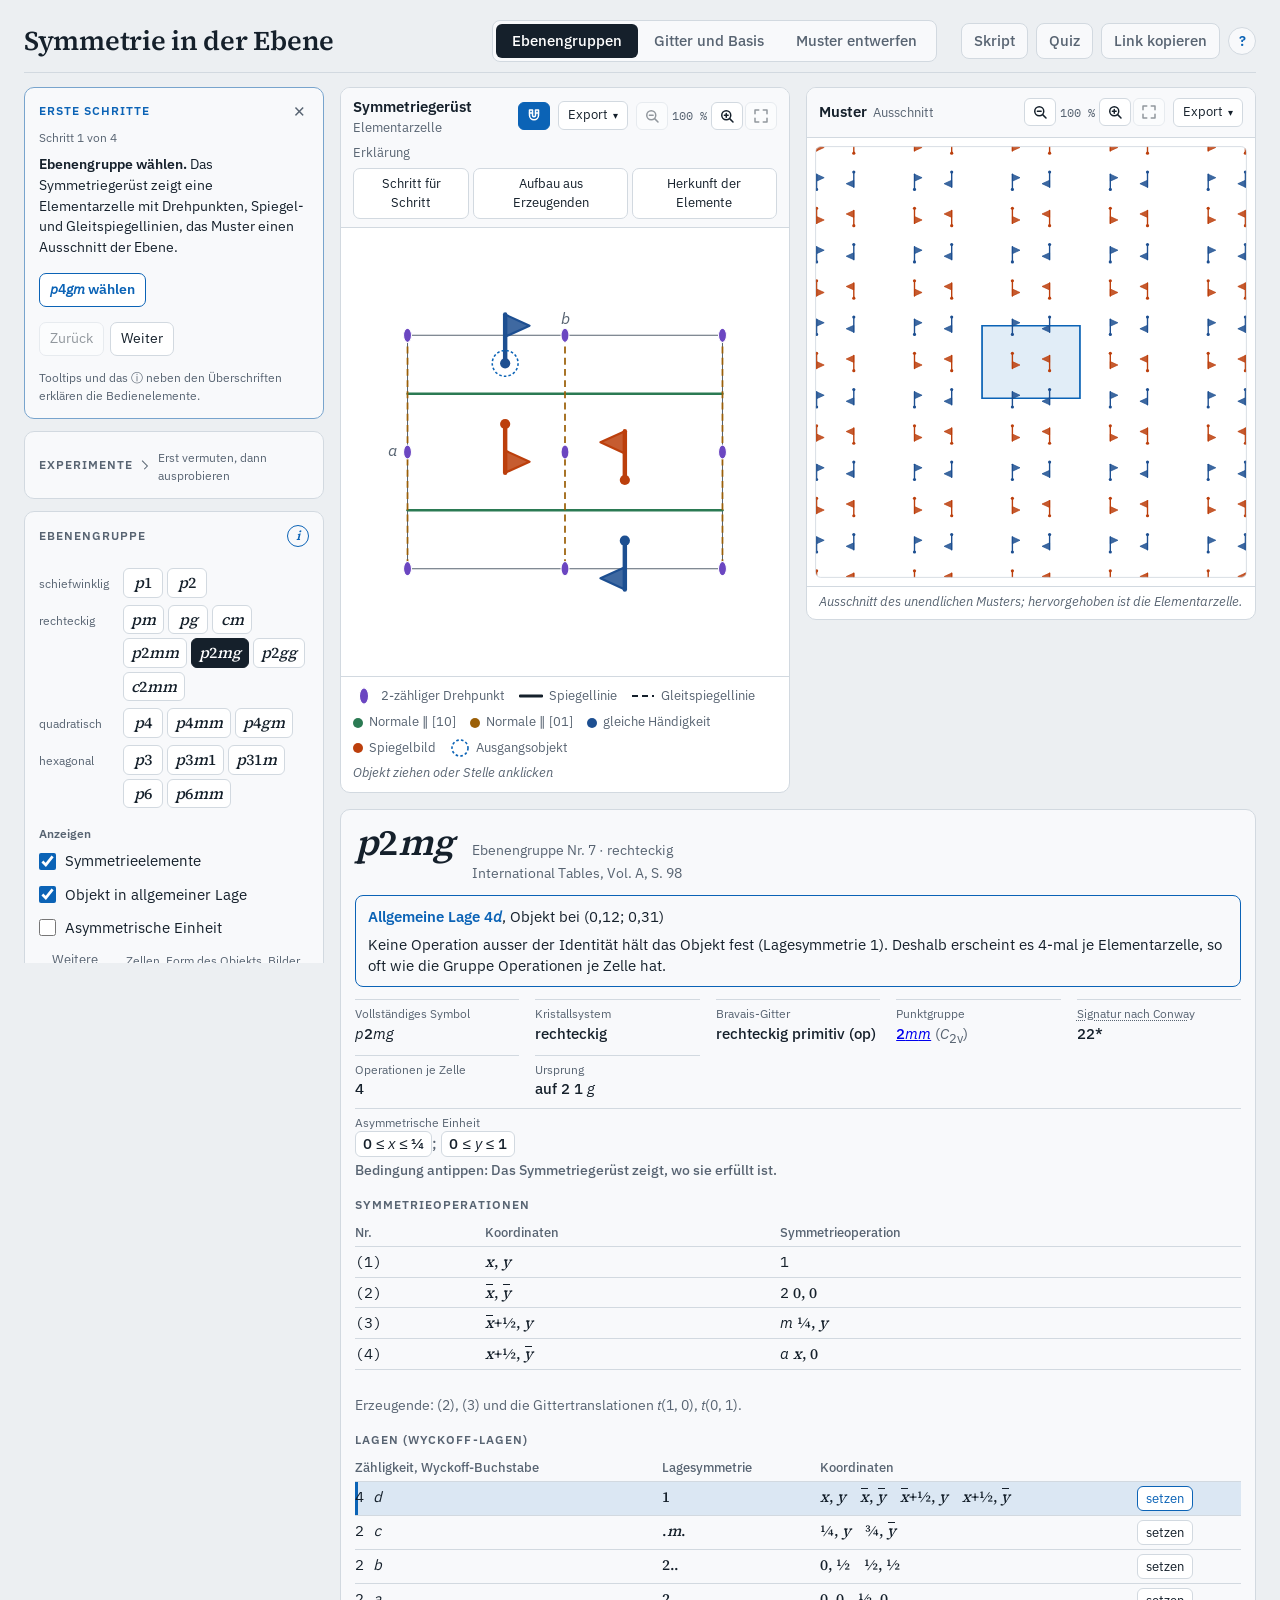
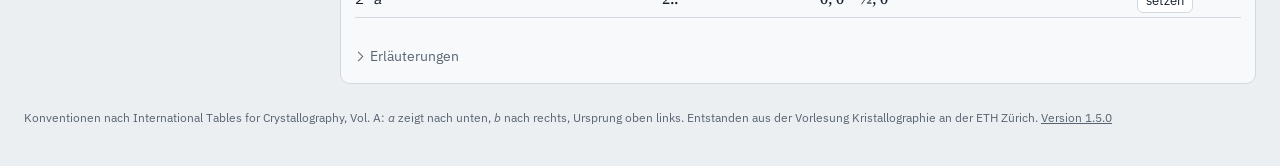
==== index.html @ 88b7c5b7 "„Herkunft der Elemente“ als dritte Erklärung, immer nur eine aktiv Drei Knöpfe im Kopf von Tafel A s" ====
<!doctype html>
<html lang="de">
<head>
<meta charset="utf-8">
<meta name="viewport" content="width=device-width, initial-scale=1, viewport-fit=cover">
<title>Symmetrie in der Ebene</title>
<meta name="description" content="Symmetrie periodischer Muster in der Ebene: die 17 Ebenengruppen mit Symmetrieelementen, Wyckoff-Lagen und asymmetrischer Einheit.">
<link rel="icon" href="icons/favicon.ico" sizes="any">
<link rel="icon" href="icons/favicon.svg" type="image/svg+xml">
<link rel="apple-touch-icon" href="icons/apple-touch-icon.png">
<link rel="manifest" href="manifest.webmanifest">
<meta name="theme-color" content="#eceff2" media="(prefers-color-scheme: light)">
<meta name="theme-color" content="#0e1318" media="(prefers-color-scheme: dark)">
<link rel="stylesheet" href="lib/common/fonts/fonts.css">
<link rel="stylesheet" href="lib/common/css/base.css">
<link rel="stylesheet" href="lib/common/css/app.css">
<style>
/* Nur in dieser App: Grösse der Darstellung in den Tafeln, Tabellen der Kenndaten. Die gemeinsamen Bausteine,
   auch die Anordnung der Tafeln, stehen in lib/common/css/app.css. */
.bild { display: block; width: 100%; height: auto; aspect-ratio: 1; user-select: none; -webkit-user-select: none; }
#bild-a { touch-action: manipulation; cursor: crosshair; }
@media (max-width: 719px) {
  .bild { width: min(100%, 38svh); margin-inline: auto; }
}
.tabs button:disabled { opacity: 0.5; cursor: not-allowed; }
.lg .sym-icon { flex: none; }
/* Motivauswahl: ein Raster mit etwa 6 Knöpfen je Zeile, darüber je Eigensymmetrie eine kleine Überschrift (#130);
   kleine Bilder in den Farben der gewählten Atomsorte (--mf) */
.motivwahl { --mf: var(--ink); display: grid; gap: 4px; }
.motivwahl .motivzeile { margin: 4px 0 0; font-size: 0.74rem; color: var(--muted); }
.motivwahl .motivzeile:first-child { margin-top: 0; }
.motivwahl .btns { display: grid; grid-template-columns: repeat(auto-fill, minmax(40px, 1fr)); gap: 4px; }
/* Kopf von Tafel A (#130, #162): Titel, Einrasten, Zoom und Export in einer Zeile; in den Modi mit Basis darunter
   die Werkzeugleiste (Werkzeuge, Handlungen) als Symbole. Auf dem Telefon Umschalter und Schalter, darunter die Leiste. */
.p-a .panel-head { justify-content: flex-start; }
/* Titel und Untertitel: der Untertitel bricht unter den Titel um, bevor er unter Schalter und Export läuft oder der
   Export in eine eigene Zeile rutscht (wie stereography#140; plane-groups#162) */
@media (min-width: 720px) { /* auf dem Telefon blendet app.css Titel und Export aus */
  .panel-head .t { display: flex; flex-wrap: wrap; align-items: baseline; column-gap: 6px; min-width: 0; }
  .panel-head .t small { margin-left: 0; }
}
.p-a .panel-head .t { margin-right: auto; flex: 1 1 120px; min-width: 0; }
.p-a .leiste { flex-basis: 100%; display: flex; flex-wrap: wrap; gap: 6px 14px; }
.tools button.sym svg { fill: none; stroke: currentColor; stroke-width: 2; stroke-linecap: round; stroke-linejoin: round; }
@media (max-width: 719px) {
  .p-a .figswitch { margin-right: auto; }
  .p-a .leiste { gap: 4px 10px; }
}
.pgb.motivb { display: inline-flex; align-items: center; justify-content: center; padding: 2px; min-width: 40px; min-height: 40px; }
.pgb.motivb[aria-pressed="true"] { background: color-mix(in srgb, var(--accent) 14%, var(--paper)); color: inherit; border-color: var(--accent); box-shadow: inset 0 0 0 1px var(--accent); }
.motivsym { display: block; }
.koord { font-family: var(--font-display); font-size: 1.02em; white-space: nowrap; }
.koord i { font-style: italic; }
.wy { font-style: italic; }
/* Tabellen der Kenndaten: Operationen und Wyckoff-Lagen wie in ITA */
.itatab { width: 100%; border-collapse: collapse; font-size: 0.92rem; margin: 2px 0 12px; }
.itatab th { text-align: left; font-weight: 500; color: var(--muted); font-size: 0.8rem; padding: 3px 10px 3px 0; border-bottom: 1px solid var(--line); vertical-align: bottom; }
.itatab td { padding: 4px 10px 4px 0; border-bottom: 1px solid var(--line); vertical-align: top; }
.itatab td.num { font-variant-numeric: tabular-nums; white-space: nowrap; }
.itatab .koords { display: flex; flex-wrap: wrap; gap: 2px 14px; }
.itatab tr.aktiv td { background: color-mix(in srgb, var(--accent) 12%, transparent); }
.itatab tr.aktiv td:first-child { box-shadow: inset 3px 0 0 var(--accent); }
.itatab .setzen { border: 1px solid var(--line); background: var(--paper); color: var(--ink); border-radius: 6px; padding: 2px 8px; font: inherit; font-size: 0.82rem; cursor: pointer; }
.itatab .setzen:hover { border-color: var(--muted); }
.itatab tr.aktiv .setzen { border-color: var(--accent); color: var(--accent); }
.itatab .zent td { color: var(--muted); font-size: 0.82rem; padding-top: 8px; }
@media (pointer: coarse) { .itatab .setzen { min-height: 40px; } }
.tabwrap { overflow-x: auto; }
body.herkunft #bild-a { cursor: pointer; }
/* „Herkunft der Elemente“ in den Kenndaten */
.erklaerbox { margin: 0 0 12px; padding: 10px 12px; border: 1px solid var(--accent); border-radius: 8px; font-size: 0.92rem; }
.erklaerbox h3 { margin: 0 0 6px; color: var(--accent); text-transform: none; letter-spacing: 0; font-size: 1rem; }
.erklaerbox p { margin: 6px 0 0; }
.erklaerbox .gleichung { font-size: 1.02rem; margin: 6px 0; }
.erklaerbox .ab { display: inline-block; min-width: 1.6em; padding: 0 5px; border-radius: 4px; color: var(--paper); font-weight: 600; text-align: center; }
.erklaerbox .ab.a { background: var(--fc4); } .erklaerbox .ab.b { background: var(--fc3); } .erklaerbox .ab.c { background: var(--accent); } .erklaerbox .ab.v { background: var(--fc3); } .erklaerbox .ab.t { background: var(--fc4); font-style: italic; }
.aeteile .aeteil { border: 1px solid var(--line); background: var(--paper); color: var(--ink); border-radius: 6px; padding: 1px 7px; font: inherit; cursor: pointer; }
.aeteile .aeteil[aria-pressed="true"] { border-color: var(--accent2); background: color-mix(in srgb, var(--accent2) 18%, var(--paper)); }
.aeteile .sep { color: var(--muted); }
.aehinweis { display: block; margin-top: 4px; }
.erklaerbox .st { display: inline-block; width: 1.35em; height: 1.35em; line-height: 1.35em; border-radius: 50%; color: var(--paper); font-size: 0.85em; font-weight: 700; text-align: center; background: var(--ink); }
.erklaerbox .st1 { background: var(--fc3); } .erklaerbox .st2 { background: var(--fc4); } .erklaerbox .stc { background: var(--accent); }
.erklaerbox ul.wege { margin: 0.4em 0; padding-left: 0; list-style: none; } .erklaerbox ul.wege li { margin: 0.3em 0; }
.erklaerbox .regel { padding: 6px 10px; border-left: 3px solid var(--accent); background: color-mix(in srgb, var(--accent) 8%, transparent); }
.erklaerbox ol { margin: 6px 0 0; padding-left: 1.4em; }
.elemliste { list-style: none; margin: 8px 0 0; padding: 0; display: flex; flex-wrap: wrap; gap: 4px 6px; }
.elemliste .linkbtn { font-size: 0.86rem; }
.erklaerbox ol li { margin: 2px 0; }
.phasen { display: flex; flex-wrap: wrap; align-items: center; gap: 6px; margin-top: 8px; }
.phasen button { border: 1px solid var(--line); background: var(--paper); color: var(--ink); border-radius: 6px; padding: 3px 10px; font: inherit; font-size: 0.85rem; cursor: pointer; }
.phasen button:hover { border-color: var(--muted); }
.phasen button[aria-pressed="true"] { border-color: var(--accent); color: var(--accent); font-weight: 600; }
.phasen .linkbtn { margin-left: auto; }
@media (pointer: coarse) { .phasen button { min-height: 40px; } }
.lagebox { margin: 0 0 12px; padding: 10px 12px; border: 1px solid var(--accent); border-radius: 8px; font-size: 0.92rem; }
.lagebox strong { color: var(--accent); }
.lagebox p { margin: 6px 0 0; }
/* Modus „Gitter und Basis“ */
/* Modi: „Ebenengruppen“ (nur-eg), „Gitter und Basis“ (nur-struktur), „Muster entwerfen“ (nur-entwurf); nur-bau: die beiden
   Modi, in denen man Motive setzt (Basis, Gitter, Werkzeuge) */
body.modus-struktur .nur-eg, body.modus-entwurf .nur-eg { display: none !important; }
body:not(.modus-struktur) .nur-struktur { display: none !important; }
body:not(.modus-entwurf) .nur-entwurf { display: none !important; }
body:not(.modus-struktur):not(.modus-entwurf) .nur-bau { display: none !important; }
body.modus-struktur #bild-a, body.modus-entwurf #bild-a { cursor: grab; touch-action: manipulation; }
body.modus-struktur.hinzufuegen #bild-a, body.modus-entwurf.hinzufuegen #bild-a { cursor: copy; }
body.modus-entwurf.zeichnen #bild-a, body.modus-entwurf.radieren #bild-a { cursor: crosshair; touch-action: none; }
/* Zoom der Tafeln (#162, zoom.js): −, Wert, +, Einpassen im Kopf; Verschieben mit Leertaste oder ins Leere */
.zoomtools { align-items: center; gap: 2px; flex-wrap: nowrap; }
.zoomwert { font: 0.72rem var(--font-mono); color: var(--muted); min-width: 3.4em; text-align: center; }
#bild-a:focus-visible { outline: 2px solid var(--accent); outline-offset: -2px; }
#bild-b { touch-action: manipulation; }
body.leertaste #bild-a { cursor: grab; }
body.verschiebt #bild-a { cursor: grabbing; }
/* wird der Kopf zu schmal (iPad, 1024 px), bricht der Zoom vor dem Export um, der Untertitel unter den Titel; der Wert
   entfällt dort */
.p-a .panel-head .zoomtools { order: 1; }
.p-a .panel-head .leiste { order: 2; }
.p-b .panel-head .t { margin-right: auto; flex: 1 1 80px; min-width: 0; }
@media (max-width: 1100px) and (min-width: 720px) { .zoomwert { display: none; } }
/* Telefon: Zoom mit zwei Fingern, die Knöpfe (für die Tastatur) entfallen wie der Export */
@media (max-width: 719px) { .zoomtools { display: none; } }
/* Erklärungen in Tafel A (#162, Leitfaden Abschn. 5.1): Auswahl im Kopf, Leiste zum Durchschalten unter der Zeichnung */
.p-a .erklwahl { align-items: center; gap: 6px 10px; font-size: 0.8rem; }
.erkl-titel { color: var(--muted); }
.erklwahl .seg button { font-size: 0.8rem; }
.erklwahl .check { min-height: 0; font-size: 0.85rem; }
.erklleiste { display: flex; align-items: center; gap: 8px; padding: 8px 12px; border-top: 1px solid var(--line); background: var(--surface); font-size: 0.85rem; }
.erklleiste[hidden] { display: none; }
.erklleiste button { border: 1px solid var(--line); background: var(--paper); color: var(--ink); border-radius: 6px; padding: 4px 10px; font: inherit; cursor: pointer; min-width: 36px; }
.erklleiste button:disabled { opacity: 0.45; cursor: not-allowed; }
.erklleiste .erkl-x { border: 0; background: transparent; color: var(--muted); font-size: 1.1rem; padding: 2px 6px; }
.erkl-stand { flex: 1; min-width: 0; text-align: center; }
/* schmale Tafeln (iPad): nur „Schritt n von N“, der Rest steht in den Kenndaten */
@media (max-width: 1100px) and (min-width: 720px) { .erkl-was { display: none; } }
@media (pointer: coarse) { .erklleiste button { min-height: 40px; min-width: 40px; } }
:root[data-zeiger="touch"] .erklleiste button { min-height: 40px; min-width: 40px; }
/* Hinweise zum Zustand nur, wenn es einen gibt; Eigenschaften, die das Motiv nicht hat, fehlen (#130) */
.hintline:empty { display: none; }
/* Übergang in „Muster entwerfen“ in den Kenndaten, bei der bestimmten Gruppe (#162) */
.info .weiter { margin: -6px 0 12px; }
.info #s-weiter:disabled { opacity: 0.5; cursor: not-allowed; }
.check[hidden] { display: none; }
.farbwahl button { min-width: 40px; }
.farbwahl .sw { display: inline-block; width: 16px; height: 16px; border-radius: 50%; vertical-align: middle; }
.farbwahl button[aria-pressed="true"] { background: var(--paper); color: var(--ink); border-color: var(--accent); box-shadow: inset 0 0 0 1px var(--accent); }
</style>
</head>
<body data-fig="a">
<header class="top">
  <div class="brand">
    <h1>Symmetrie in der Ebene</h1>
    <p>Die 17 Ebenengruppen: Symmetrieelemente, Lagen und Muster</p>
  </div>
  <div class="tabs" role="tablist" aria-label="Modus">
    <button id="tab-eg" role="tab" aria-selected="true">Ebenengruppen</button>
    <button id="tab-struktur" role="tab" aria-selected="false">Gitter und Basis</button>
    <button id="tab-entwurf" role="tab" aria-selected="false">Muster entwerfen</button>
  </div>
  <div class="headtools">
    <a class="linkcopy" href="skript.html">Skript</a>
    <a class="linkcopy" href="quiz.html">Quiz</a>
    <button class="linkcopy" id="copy-link" type="button">Link kopieren</button>
    <a class="helpbtn" id="help-open" href="hilfe.html" aria-label="Hilfe" title="Hilfe: was man mit der App machen kann und wie">?</a>
  </div>
</header>

<main>
<div class="layout" id="inhalt" role="tabpanel">
  <aside class="side" aria-label="Bedienung">
    <section class="card intro" id="intro" aria-labelledby="intro-title" hidden>
      <div class="intro-head"><h2 id="intro-title">Erste Schritte</h2><button class="intro-x" id="intro-close" type="button" aria-label="Erste Schritte schliessen">×</button></div>
      <div id="ablauf"></div>
      <p class="intro-foot"><span class="only-fine">Tooltips und das ⓘ neben den Überschriften erklären die Bedienelemente.</span><span class="only-coarse">Das ⓘ neben den Überschriften erklärt die Bedienelemente.</span></p>
    </section>

    <div class="card">
      <details class="sect" id="sec-experimente">
        <summary>Experimente<span class="sumhint">Erst vermuten, dann ausprobieren</span></summary>
        <div id="experimente"></div>
      </details>
    </div>

    <div class="card nur-struktur">
      <section id="ctl-struktur" class="stack">
        <h2>Gitter und Basis</h2>
        <label class="group-title" for="s-vorgabe">Vorgabe</label>
        <select id="s-vorgabe"></select>
        <button class="resetbtn" id="s-zuruecksetzen" type="button">Vorgabe wiederherstellen</button>
        <p class="group-title">Anzeigen</p>
        <label class="check"><input type="checkbox" id="s-elemente">Symmetrieelemente</label>
        <label class="check"><input type="checkbox" id="s-zelle">Konventionelle Zelle</label>
        <label class="check"><input type="checkbox" id="s-ae">Asymmetrische Einheit</label>
        <label class="check"><input type="checkbox" id="s-bindungen">Bindungen (nächste Nachbarn)</label>
      </section>
    </div>

    <div class="card nur-entwurf">
      <section id="ctl-entwurf" class="stack">
        <h2>Ebenengruppe</h2>
        <div id="e-picker" class="picker" role="group" aria-label="Ebenengruppe des Entwurfs wählen"></div>
        <p class="hintline" id="e-picker-hint"></p>
        <p class="group-title">Anzeigen</p>
        <label class="check"><input type="checkbox" id="e-elemente">Symmetrieelemente</label>
        <label class="check"><input type="checkbox" id="e-ae">Asymmetrische Einheit</label>
        <label class="check"><input type="checkbox" id="e-bindungen">Bindungen (nächste Nachbarn)</label>
      </section>
    </div>

    <div class="card nur-bau">
      <details class="sect" id="sec-basis" open>
        <summary>Basis<span class="sumhint">Motive wählen, setzen, drehen, spiegeln</span></summary>
        <div class="stack">
          <p class="group-title" id="s-basis-titel">Neues Motiv</p>
          <div id="s-motiv" class="picker motivwahl" role="group" aria-label="Motiv"></div>
          <div class="seg farbwahl" id="s-farbe" role="group" aria-label="Atomsorte (Farbe)"></div>
          <div class="range">
            <label for="s-winkel">Drehung</label><output id="s-winkel-out"></output>
            <input type="range" id="s-winkel" min="0" max="359" step="1">
          </div>
          <label class="check" id="row-spiegel"><input type="checkbox" id="s-spiegel">Gespiegelt</label>
          <label class="check" id="row-fuge"><input type="checkbox" id="s-fuge">Mit Fuge</label>
          <div class="range">
            <label for="s-groesse">Grösse</label><output id="s-groesse-out"></output>
            <input type="range" id="s-groesse" min="0" max="250" step="1">
          </div>
        </div>
      </details>
      <details class="sect" id="sec-sgitter">
        <summary>Gitter<span class="sumhint">Achsenverhältnis, Winkel</span></summary>
        <div class="stack">
          <div class="range">
            <label for="s-ba"><i>b</i>/<i>a</i></label><output id="s-ba-out"></output>
            <input type="range" id="s-ba" min="0.5" max="2" step="0.01">
          </div>
          <div class="range">
            <label for="s-gamma">γ</label><output id="s-gamma-out"></output>
            <input type="range" id="s-gamma" min="60" max="150" step="0.5">
          </div>
          <div class="seg seg-text nur-struktur" id="s-metrik" role="group" aria-label="Metrik setzen">
            <button type="button" data-metrik="1,90"><i>b</i> = <i>a</i>, γ = 90°</button>
            <button type="button" data-metrik="1,120"><i>b</i> = <i>a</i>, γ = 120°</button>
          </div>
          <p class="hintline" id="s-gitter-hint"></p>
        </div>
      </details>
    </div>

    <div class="card nur-eg">
      <section id="ctl-gruppe" class="stack">
        <h2>Ebenengruppe</h2>
        <div id="picker" class="picker" role="group" aria-label="Ebenengruppe wählen"></div>
        <p class="group-title">Anzeigen</p>
        <label class="check"><input type="checkbox" id="opt-elemente">Symmetrieelemente</label>
        <label class="check"><input type="checkbox" id="opt-objekt">Objekt in allgemeiner Lage</label>
        <label class="check"><input type="checkbox" id="opt-ae">Asymmetrische Einheit</label>
        <details class="subsect" id="sub-weitere">
          <summary>Weitere Optionen <span class="subhint">Zellen, Form des Objekts, Bilder rund um die Zelle</span></summary>
          <div class="stack">
            <label class="check"><input type="checkbox" id="opt-zellen">2 × 2 Zellen</label>
            <div class="seg seg-text" id="seg-form" role="group" aria-label="Form des Objekts">
              <button type="button" data-form="fahne" aria-pressed="true">Fähnchen</button>
              <button type="button" data-form="komma" aria-pressed="false">Kreis mit Komma</button>
            </div>
            <label class="check" id="row-orbit"><input type="checkbox" id="opt-orbit"><span>Bilder rund um die Zelle (wie ITA)<span class="why"></span></span></label>
          </div>
        </details>
      </section>
    </div>

    <div class="card nur-eg">
      <details class="sect" id="sec-objekt">
        <summary>Objekt<span class="sumhint">Lage x, y, Grösse</span></summary>
        <div class="stack">
          <div class="range">
            <label for="obj-x"><i>x</i></label><output id="obj-x-out"></output>
            <input type="range" id="obj-x" min="0" max="1" step="0.001">
          </div>
          <div class="range">
            <label for="obj-y"><i>y</i></label><output id="obj-y-out"></output>
            <input type="range" id="obj-y" min="0" max="1" step="0.001">
          </div>
          <div class="range">
            <label for="obj-groesse">Grösse</label><output id="obj-groesse-out"></output>
            <input type="range" id="obj-groesse" min="0.5" max="3" step="0.05">
          </div>
          <p class="hintline" id="obj-why"></p>
          <button class="resetbtn" id="reset-objekt" type="button">Objekt zurücksetzen</button>
        </div>
      </details>
      <details class="sect" id="sec-gitter">
        <summary>Gitter<span class="sumhint">Achsenverhältnis, Winkel</span></summary>
        <div class="stack">
          <div class="range">
            <label for="lat-ba"><i>b</i>/<i>a</i></label><output id="lat-ba-out"></output>
            <input type="range" id="lat-ba" min="0.5" max="2" step="0.01">
          </div>
          <div class="range">
            <label for="lat-gamma">γ</label><output id="lat-gamma-out"></output>
            <input type="range" id="lat-gamma" min="60" max="150" step="0.5">
          </div>
          <p class="hintline" id="lat-why"></p>
          <button class="resetbtn" id="reset-gitter" type="button">Gitter zurücksetzen</button>
        </div>
      </details>
    </div>
    <div class="card">
      <details class="sect" id="sec-view">
        <summary>Darstellung<span class="sumhint">Farben, Muster, Füllen</span></summary>
        <div class="stack">
          <label class="check"><input type="checkbox" id="v-farben">Nach Blickrichtung färben</label>
          <label class="check"><input type="checkbox" id="v-muster-el">Symmetrieelemente im Muster</label>
          <label class="check"><input type="checkbox" id="v-tapete">Muster als Tapete</label>
          <label class="check" id="row-fuell"><input type="checkbox" id="opt-fuell"><span>Asymmetrische Einheit füllen<span class="why"></span></span></label>
        </div>
      </details>
    </div>
    <button class="resetbtn" id="reset-alles" type="button">Alle Einstellungen zurücksetzen</button>
  </aside>

  <div class="figs">
    <figure class="panel p-a">
      <div class="panel-head">
        <div class="figswitch" role="group" aria-label="Ansicht"><button type="button" data-fig="a" aria-pressed="true"><span class="nur-eg">Symmetriegerüst</span><span class="nur-struktur">Struktur</span><span class="nur-entwurf">Entwurf</span></button><button type="button" data-fig="b" aria-pressed="false">Muster</button></div>
        <span class="t"><span class="nur-eg">Symmetriegerüst</span><span class="nur-struktur">Struktur</span><span class="nur-entwurf">Entwurf</span><small id="sub-a"></small></span>
        <div class="tools" role="group" aria-label="Schalter"><button type="button" class="sym" id="werkzeug-einrasten" aria-pressed="true" aria-label="Einrasten"><svg viewBox="0 0 24 24" aria-hidden="true"><path d="M6 4h4v7a2 2 0 0 0 4 0V4h4v7a6 6 0 0 1-12 0z"/><path d="M6 8h4M14 8h4"/></svg></button></div><div class="tools zoomtools" role="group" aria-label="Zoom der Zeichnung"><button type="button" class="sym" id="zoom-a-aus" aria-label="Verkleinern"><svg viewBox="0 0 24 24" aria-hidden="true"><circle cx="11" cy="11" r="6"/><path d="M20 20l-4.5-4.5M8.5 11h5"/></svg></button><output class="zoomwert" id="zoom-a-wert">100 %</output><button type="button" class="sym" id="zoom-a-ein" aria-label="Vergrössern"><svg viewBox="0 0 24 24" aria-hidden="true"><circle cx="11" cy="11" r="6"/><path d="M20 20l-4.5-4.5M8.5 11h5M11 8.5v5"/></svg></button><button type="button" class="sym" id="zoom-a-passen" aria-label="Ganze Zeichnung zeigen"><svg viewBox="0 0 24 24" aria-hidden="true"><path d="M4 9V4h5M20 9V4h-5M4 15v5h5M20 15v5h-5"/></svg></button></div>
        <div class="tools export"><button type="button" class="exportknopf" id="export-a">Export</button></div>
        <div class="leiste nur-eg erklwahl" role="group" aria-labelledby="erkl-titel">
          <span class="erkl-titel" id="erkl-titel">Erklärung</span>
          <div class="seg seg-text"><button type="button" id="erkl-schritt" aria-pressed="false">Schritt für Schritt</button><button type="button" id="erkl-aufbau" aria-pressed="false">Aufbau aus Erzeugenden</button><button type="button" id="erkl-herkunft" aria-pressed="false">Herkunft der Elemente</button></div>
        </div>
        <div class="leiste nur-bau">
          <div class="tools" role="group" aria-label="Werkzeug"><button type="button" class="sym" id="s-werkzeug-verschieben" aria-pressed="true" aria-label="Wählen und ziehen"><svg viewBox="0 0 24 24" aria-hidden="true"><path d="M6 3l12 7.5-5.4 1.3L9.8 18z"/></svg></button><button type="button" class="sym" id="s-werkzeug-hinzufuegen" aria-pressed="false" aria-label="Hinzufügen"><svg viewBox="0 0 24 24" aria-hidden="true"><path d="M12 5v14M5 12h14"/></svg></button><button type="button" class="sym nur-entwurf" id="s-werkzeug-zeichnen" aria-pressed="false" aria-label="Zeichnen"><svg viewBox="0 0 24 24" aria-hidden="true"><path d="M4 20l1-4.5L15.5 5a2.1 2.1 0 0 1 3 3L8 18.5z"/><path d="M13.5 7l3 3"/></svg></button><button type="button" class="sym nur-entwurf" id="s-werkzeug-radieren" aria-pressed="false" aria-label="Radieren"><svg viewBox="0 0 24 24" aria-hidden="true"><path d="M8.5 20H20"/><path d="M4.6 15.4l9.8-9.8a2 2 0 0 1 2.8 0l2.2 2.2a2 2 0 0 1 0 2.8L11 19H8z"/><path d="M9.5 10.5l4.5 4.5"/></svg></button></div>
          <div class="tools" role="group" aria-label="Bearbeiten"><button type="button" class="sym" id="rueckgaengig" aria-label="Rückgängig"><svg viewBox="0 0 24 24" aria-hidden="true"><path d="M9 14L4 9l5-5"/><path d="M4 9h10.5a5.5 5.5 0 0 1 0 11H11"/></svg></button><button type="button" class="sym" id="s-entfernen" aria-label="Gewähltes Motiv entfernen"><svg viewBox="0 0 24 24" aria-hidden="true"><rect x="4" y="4" width="16" height="16" rx="2" stroke-dasharray="3 3"/><path d="M9 9l6 6M15 9l-6 6"/></svg></button><button type="button" class="sym" id="motive-loeschen" aria-label="Alle Motive löschen"><svg viewBox="0 0 24 24" aria-hidden="true"><path d="M4 7h16M9 7V4h6v3M6 7l1 13h10l1-13"/><path d="M12 11l-2.2 5h4.4z"/></svg></button><button type="button" class="sym nur-entwurf" id="striche-loeschen" aria-label="Alle Striche löschen"><svg viewBox="0 0 24 24" aria-hidden="true"><path d="M4 7h16M9 7V4h6v3M6 7l1 13h10l1-13"/><path d="M9.3 14c1-2 1.8 2 2.7 0s1.8-2 2.7 0"/></svg></button></div>
        </div>
      </div>
      <svg class="bild" id="bild-a" viewBox="0 0 520 520" role="group" tabindex="0" aria-label="Symmetriegerüst der Elementarzelle; mit Zoom verschieben die Pfeiltasten den Ausschnitt, + und − zoomen"></svg>
      <div class="erklleiste nur-eg" id="erkl-leiste" hidden>
        <button type="button" id="erkl-zurueck" aria-label="Schritt zurück">◀</button>
        <span class="erkl-stand" id="erkl-stand" aria-live="polite"></span>
        <button type="button" id="erkl-vor" aria-label="Schritt weiter">▶</button>
        <button type="button" id="erkl-abspielen">Abspielen</button>
        <button type="button" class="erkl-x" id="erkl-schliessen" aria-label="Erklärung schliessen">×</button>
      </div>
      <div class="legend" id="legend"></div>
    </figure>
    <figure class="panel p-b">
      <div class="panel-head">
        <div class="figswitch" role="group" aria-label="Ansicht"><button type="button" data-fig="a" aria-pressed="true"><span class="nur-eg">Symmetriegerüst</span><span class="nur-struktur">Struktur</span><span class="nur-entwurf">Entwurf</span></button><button type="button" data-fig="b" aria-pressed="false">Muster</button></div>
        <span class="t">Muster<small>Ausschnitt</small></span>
        <div class="tools zoomtools" role="group" aria-label="Zoom des Musters"><button type="button" class="sym" id="zoom-b-aus" aria-label="Verkleinern"><svg viewBox="0 0 24 24" aria-hidden="true"><circle cx="11" cy="11" r="6"/><path d="M20 20l-4.5-4.5M8.5 11h5"/></svg></button><output class="zoomwert" id="zoom-b-wert">100 %</output><button type="button" class="sym" id="zoom-b-ein" aria-label="Vergrössern"><svg viewBox="0 0 24 24" aria-hidden="true"><circle cx="11" cy="11" r="6"/><path d="M20 20l-4.5-4.5M8.5 11h5M11 8.5v5"/></svg></button><button type="button" class="sym" id="zoom-b-passen" aria-label="Startgrösse"><svg viewBox="0 0 24 24" aria-hidden="true"><path d="M4 9V4h5M20 9V4h-5M4 15v5h5M20 15v5h-5"/></svg></button></div>
        <div class="tools export"><button type="button" class="exportknopf" id="export-b">Export</button></div>
      </div>
      <svg class="bild" id="bild-b" viewBox="0 0 520 520" role="img" aria-label="Muster der Ebenengruppe"></svg>
      <div class="panel-foot"><span class="nur-eg">Ausschnitt des unendlichen Musters; hervorgehoben ist die Elementarzelle.</span><span class="nur-struktur">Ausschnitt der Struktur; hervorgehoben ist die konventionelle Zelle.</span><span class="nur-entwurf">Ausschnitt des Entwurfs; hervorgehoben ist die Elementarzelle.</span></div>
    </figure>
  </div>

  <section class="info card" id="info" aria-live="polite"></section>
</div>
</main>

<footer>Konventionen nach International Tables for Crystallography, Vol. A: <i>a</i> zeigt nach unten, <i>b</i> nach rechts, Ursprung oben links. Entstanden aus der Vorlesung Kristallographie an der ETH Zürich. <span id="app-version"></span></footer>

<script type="module" src="js/main.js"></script>
</body>
</html>
---- lib/common/fonts/fonts.css ----
/* Selbst gehostete Schriften (OFL-1.1, siehe LICENSE-*.txt); Quelle: npm-Pakete @fontsource/* */
/* ibm-plex-sans-latin-400-normal */
@font-face {
  font-family: 'IBM Plex Sans';
  font-style: normal;
  font-display: swap;
  font-weight: 400;
  src: url(ibm-plex-sans-latin-400-normal.woff2) format('woff2');
}
/* ibm-plex-sans-latin-400-italic */
@font-face {
  font-family: 'IBM Plex Sans';
  font-style: italic;
  font-display: swap;
  font-weight: 400;
  src: url(ibm-plex-sans-latin-400-italic.woff2) format('woff2');
}
/* ibm-plex-sans-latin-500-normal */
@font-face {
  font-family: 'IBM Plex Sans';
  font-style: normal;
  font-display: swap;
  font-weight: 500;
  src: url(ibm-plex-sans-latin-500-normal.woff2) format('woff2');
}
/* ibm-plex-sans-latin-600-normal */
@font-face {
  font-family: 'IBM Plex Sans';
  font-style: normal;
  font-display: swap;
  font-weight: 600;
  src: url(ibm-plex-sans-latin-600-normal.woff2) format('woff2');
}
/* ibm-plex-sans-greek-400-normal */
@font-face {
  font-family: 'IBM Plex Sans';
  font-style: normal;
  font-display: swap;
  font-weight: 400;
  src: url(ibm-plex-sans-greek-400-normal.woff2) format('woff2');
}
/* ibm-plex-sans-greek-400-italic */
@font-face {
  font-family: 'IBM Plex Sans';
  font-style: italic;
  font-display: swap;
  font-weight: 400;
  src: url(ibm-plex-sans-greek-400-italic.woff2) format('woff2');
}
/* ibm-plex-sans-greek-500-normal */
@font-face {
  font-family: 'IBM Plex Sans';
  font-style: normal;
  font-display: swap;
  font-weight: 500;
  src: url(ibm-plex-sans-greek-500-normal.woff2) format('woff2');
}
/* ibm-plex-sans-greek-600-normal */
@font-face {
  font-family: 'IBM Plex Sans';
  font-style: normal;
  font-display: swap;
  font-weight: 600;
  src: url(ibm-plex-sans-greek-600-normal.woff2) format('woff2');
}
/* ibm-plex-mono-latin-400-normal */
@font-face {
  font-family: 'IBM Plex Mono';
  font-style: normal;
  font-display: swap;
  font-weight: 400;
  src: url(ibm-plex-mono-latin-400-normal.woff2) format('woff2');
}
/* ibm-plex-mono-latin-500-normal */
@font-face {
  font-family: 'IBM Plex Mono';
  font-style: normal;
  font-display: swap;
  font-weight: 500;
  src: url(ibm-plex-mono-latin-500-normal.woff2) format('woff2');
}
/* source-serif-4-latin-500-normal */
@font-face {
  font-family: 'Source Serif 4';
  font-style: normal;
  font-display: swap;
  font-weight: 500;
  src: url(source-serif-4-latin-500-normal.woff2) format('woff2');
}
/* source-serif-4-latin-600-normal */
@font-face {
  font-family: 'Source Serif 4';
  font-style: normal;
  font-display: swap;
  font-weight: 600;
  src: url(source-serif-4-latin-600-normal.woff2) format('woff2');
}
---- lib/common/css/base.css ----
/* Gemeinsame Grundlage aller Seiten der App-Familie (App, Skript, Quiz): Farben (hell/dunkel),
   Schriften, Grundtypografie und Kopfzeile. Seitentypen ergänzen app.css, skript.css bzw. quiz.css. */
/* .theme-light: helle Farben auch im Dunkelmodus (z. B. für den Export als Bild: die App liest die Farben
   über getComputedStyle an einem Element mit dieser Klasse). */
/* Farben der Symmetrie (für alle Apps gleich): ax2–ax6 Drehachsen nach Zähligkeit, dir1–dir3 die
   Blickrichtungen (Positionen im Hermann-Mauguin-Symbol), fc0–fc7 Farben für Formen bzw. Objekte. */
:root, .theme-light {
  --bg: #eceff2;
  --surface: #f8f9fb;
  --paper: #ffffff;
  --ink: #15202b;
  --muted: #586472;
  --line: #d2d9e0;
  --field: #808b96; /* Grenze von Eingabefeldern (select), 3 : 1 nach WCAG 1.4.11 */
  --accent: #0b63b6;
  --accent2: #bc3f0c;
  --upper: #1d4f91;
  --mirror: #0b63b6;
  --net: #9aa6b2;
  --ray: #d97706;
  --crystal: #a9cbe8;
  --crystal2: #cfd9e3;
  --edge: #1b2a3a;
  --normal: #0b63b6;
  --ax2: #2b7a53;
  --ax3: #b7791f;
  --ax4: #6b46c1;
  --ax6: #c53030;
  /* Blickrichtungen (Positionen im Hermann-Mauguin-Symbol) */
  --dir1: #6b46c1;
  --dir2: #2b7a53;
  --dir3: #9b5f07;
  /* Formfarben der Beispielkristalle: bewusst verschieden von den Blickrichtungsfarben (dir1–3) */
  --fc0: #2b6cb0; --fc1: #c53030; --fc2: #b83280; --fc3: #2c7a7b; --fc4: #b6581a; --fc5: #6d7910; --fc6: #8b5a2b; --fc7: #667488;
  --font-display: 'Source Serif 4', 'Georgia', 'Times New Roman', serif;
  --font-ui: 'IBM Plex Sans', 'Helvetica Neue', Arial, sans-serif;
  --font-mono: 'IBM Plex Mono', 'SFMono-Regular', Consolas, monospace;
}
@media (prefers-color-scheme: dark) {
  :root:not([data-theme="light"]) {
    --bg: #0e1318; --surface: #151c23; --paper: #1a222b; --ink: #e5ebf1; --muted: #98a6b4;
    --line: #2a3541; --field: #606d7a; --accent: #4fa3ff; --accent2: #ff8a4c; --upper: #79b0ff; --mirror: #4fa3ff;
    --net: #4b5967; --ray: #f5a524; --crystal: #3f73a8; --crystal2: #4b5d70; --edge: #dbe6f0;
    --normal: #4fa3ff; --ax2: #48bb78; --ax3: #ecc94b; --ax4: #9f7aea; --ax6: #f56565;
    --dir1: #a78bfa; --dir2: #48bb78; --dir3: #e0b341;
    --fc0: #63b3ed; --fc1: #fc8181; --fc2: #f687b3; --fc3: #4fd1c5; --fc4: #f6ad55; --fc5: #c3d04a; --fc6: #d6a26b; --fc7: #a0aec0;
    color-scheme: dark;
  }
}
:root[data-theme="dark"] {
  --bg: #0e1318; --surface: #151c23; --paper: #1a222b; --ink: #e5ebf1; --muted: #98a6b4;
  --line: #2a3541; --field: #606d7a; --accent: #4fa3ff; --accent2: #ff8a4c; --upper: #79b0ff; --mirror: #4fa3ff;
  --net: #4b5967; --ray: #f5a524; --crystal: #3f73a8; --crystal2: #4b5d70; --edge: #dbe6f0;
  --normal: #4fa3ff; --ax2: #48bb78; --ax3: #ecc94b; --ax4: #9f7aea; --ax6: #f56565;
  --dir1: #a78bfa; --dir2: #48bb78; --dir3: #e0b341;
  --fc0: #63b3ed; --fc1: #fc8181; --fc2: #f687b3; --fc3: #4fd1c5; --fc4: #f6ad55; --fc5: #c3d04a; --fc6: #d6a26b; --fc7: #a0aec0;
  color-scheme: dark;
}
* { box-sizing: border-box; }
[hidden] { display: none !important; }
body {
  background: var(--bg); color: var(--ink); font-family: var(--font-ui); font-size: 15px; line-height: 1.45;
  padding-left: max(16px, env(safe-area-inset-left, 0px));
  padding-right: max(16px, env(safe-area-inset-right, 0px));
  padding-block: 0 32px;
}
/* Querstrich (Drehinversion, negative Indizes): knapp über der Ziffer statt auf Höhe der Oberlänge.
   --ovt: Abstand von der Oberkante der Schriftzeile (Plex Sans 0,17 em, Source Serif 0,22 em). */
.ov { position: relative; text-decoration: none; }
/* Für Screenreader: Der Strich ist nur gezeichnet; der Alternativtext „quer“ des ::after trägt die Bedeutung (x̄ wird
   „x quer“ gelesen, #82). Browser ohne Alternativtext in content (vor Chrome 77, Safari 17.4, Firefox 128) zeigen den
   Strich ohne Text. Symbole aus hmHTML/hklHTML haben einen eigenen Ansagetext (role="img"), dort wirkt dies nicht. */
.ov::before { content: ''; position: absolute; left: 0.06em; right: 0.06em; top: var(--ovt, 0.17em); border-top: max(1px, 0.07em) solid currentColor; }
.ov::after { content: ''; content: '' / ' quer '; }
.pgb, .hm-big:not(.form-sym), .dirhm, .brand h1 { --ovt: 0.22em; }
button, select, input { font: inherit; color: inherit; }
:focus-visible { outline: 2px solid var(--accent); outline-offset: 2px; }

/* Kopf */
.top {
  display: flex; flex-wrap: wrap; align-items: center; justify-content: space-between; gap: 8px 24px;
  padding-block: 12px 10px; border-bottom: 1px solid var(--line); margin-bottom: 14px;
  max-width: 1480px; margin-inline: auto;
}
.brand { display: flex; flex-wrap: wrap; align-items: baseline; gap: 2px 14px; }
.brand h1 {
  font-family: var(--font-display); font-weight: 600; font-size: clamp(1.3rem, 1rem + 0.9vw, 1.7rem);
  line-height: 1.1; margin: 0; letter-spacing: -0.01em; text-wrap: balance;
}
.brand p { margin: 0; color: var(--muted); font-size: 0.85rem; }
.tabs { display: inline-flex; border: 1px solid var(--line); border-radius: 8px; padding: 3px; background: var(--surface); }
.tabs button {
  border: 0; background: transparent; padding: 6px 16px; border-radius: 6px; cursor: pointer; font-weight: 500; color: var(--muted);
}
.tabs button[aria-selected="true"] { background: var(--ink); color: var(--paper); }
.top .tabs { margin-left: auto; }
.linkcopy { border: 1px solid var(--line); background: var(--surface); border-radius: 8px; padding: 6px 12px; cursor: pointer; color: var(--muted); font-weight: 500; }
a.linkcopy { text-decoration: none; display: inline-block; }
.linkcopy:hover { color: var(--ink); border-color: var(--muted); }
/* Nur für Screenreader sichtbar (z. B. Ansagen, ergänzender Text) */
.sr { position: absolute; width: 1px; height: 1px; overflow: hidden; clip: rect(0 0 0 0); white-space: nowrap; }
---- lib/common/css/app.css ----
/* Werkbank der App: Seitenleiste mit Karten und Bedienelementen, Tafeln mit Kopf und Legende,
   Kenndaten, Hilfen (Erste Schritte, Tooltip, ⓘ). */

/* Anordnung der Tafeln (Leitfaden Abschn. 5.1): links die Seitenleiste, rechts zwei gleich grosse Tafeln
   (.p-a, .p-b), darunter die Kenndaten; iPad hochkant untereinander; Telefon eine Tafel oben angeheftet,
   Umschalter .figswitch (body[data-fig="a"|"b"]). */
.layout {
  max-width: 1480px; margin-inline: auto; display: grid; gap: 16px;
  grid-template-columns: 300px minmax(0, 1fr) minmax(0, 1fr);
  grid-template-areas: "side a b" "side info info";
  align-items: start;
}
.figs { display: contents; }
.p-a { grid-area: a; }
.p-b { grid-area: b; }
.info { grid-area: info; }
@media (max-width: 999px) {
  .layout { grid-template-columns: 270px minmax(0, 1fr); grid-template-areas: "side a" "side b" "side info"; }
}
@media (max-width: 719px) {
  .layout { grid-template-columns: minmax(0, 1fr); grid-template-areas: "figs" "side" "info"; gap: 12px; }
  .figs {
    display: block; grid-area: figs; position: sticky; top: 0; z-index: 5;
    background: var(--bg); padding-top: 6px; margin-inline: -4px; padding-inline: 4px;
    box-shadow: 0 8px 10px -10px rgb(0 0 0 / 0.35);
  }
  body[data-fig="a"] .p-b, body[data-fig="b"] .p-a { display: none; }
}

.side {
  grid-area: side; display: grid; gap: 12px; min-width: 0;
  position: sticky; top: 12px; max-height: calc(100dvh - 24px); overflow-y: auto;
  overscroll-behavior: contain; scrollbar-width: thin; padding-bottom: 2px;
}
.figswitch { display: none; }
/* Bedienfelder */
.card { background: var(--surface); border: 1px solid var(--line); border-radius: 10px; padding: 14px; min-width: 0; }
.card h2 {
  font-size: 0.72rem; text-transform: uppercase; letter-spacing: 0.09em; color: var(--muted);
  margin: 0 0 10px; font-weight: 600;
}
.stack { display: grid; gap: 12px; }
.field { display: grid; gap: 5px; }
.field > label, .lbl { font-size: 0.82rem; color: var(--muted); }
select { width: 100%; padding: 8px 10px; border: 1px solid var(--field); border-radius: 7px; background: var(--paper); }
.picker { display: grid; gap: 7px; }
.sysrow { display: grid; grid-template-columns: 78px minmax(0, 1fr); gap: 6px; align-items: start; }
.sysrow .sys { font-size: 0.74rem; color: var(--muted); padding-top: 7px; overflow-wrap: anywhere; }
.sysrow .btns { display: flex; flex-wrap: wrap; gap: 4px; }
.pgb {
  min-width: 40px; padding: 4px 7px; border: 1px solid var(--line); border-radius: 6px; background: var(--paper);
  cursor: pointer; font-family: var(--font-display); font-size: 0.98rem; line-height: 1.25;
}
.pgb:hover { border-color: var(--muted); }
.pgb[aria-pressed="true"] { background: var(--ink); color: var(--paper); border-color: var(--ink); }
.mono-axis { display: flex; align-items: center; gap: 4px; font-size: 0.74rem; color: var(--muted); width: 100%; margin-top: 2px; }
.mono-axis > span:first-child { margin-right: 4px; }
.mono-axis button { padding: 2px 10px; min-width: 32px; font-style: italic; }
.setrow { flex-wrap: wrap; }
.setrow > span:first-child { flex-basis: 100%; }
.setrow button { font-style: normal; }
.setrow button[data-axis] { font-style: italic; }
.check.sub { padding-left: 26px; font-size: 0.88rem; }
.check { display: flex; align-items: center; gap: 9px; cursor: pointer; font-size: 0.92rem; }
.check input { width: 17px; height: 17px; accent-color: var(--accent); margin: 0; }
.range { display: grid; grid-template-columns: 1fr auto; gap: 2px 10px; align-items: center; }
.range label { font-size: 0.82rem; color: var(--muted); }
.range output { font-family: var(--font-mono); font-size: 0.82rem; font-variant-numeric: tabular-nums; text-align: right; }
.range input { grid-column: 1 / -1; width: 100%; accent-color: var(--accent); }
.seg { display: inline-flex; gap: 4px; }
.seg button {
  min-width: 44px; padding: 6px 10px; border: 1px solid var(--line); border-radius: 7px; background: var(--paper); cursor: pointer;
  font-family: var(--font-mono);
}
.seg button[aria-pressed="true"] { background: var(--ink); color: var(--paper); border-color: var(--ink); }
.seg button:disabled { opacity: 0.45; cursor: not-allowed; } /* gesperrt sichtbar (Leitfaden Abschn. 5.2) */
.seg.seg-text button { font-family: var(--font-ui); font-size: 0.85rem; }
.range input:disabled { opacity: 0.45; cursor: not-allowed; }
.range:has(input:disabled) output { color: var(--muted); }
.hintline { font-size: 0.8rem; color: var(--muted); margin: 0; }
.linkbtn { border: 1px solid var(--line); background: var(--paper); border-radius: 7px; padding: 6px 10px; cursor: pointer; font-size: 0.85rem; justify-self: start; }
.group-title { font-size: 0.78rem; color: var(--muted); margin: 4px 0 -4px; font-weight: 600; }
/* Einklappbare Abschnitte der Seitenleiste */
.sect:not([hidden]) ~ .sect:not([hidden]) { border-top: 1px solid var(--line); padding-top: 10px; margin-top: 12px; }
.sect > summary {
  list-style: none; cursor: pointer; display: flex; align-items: center; justify-content: space-between; gap: 8px;
  font-size: 0.72rem; text-transform: uppercase; letter-spacing: 0.09em; color: var(--muted); font-weight: 600;
  min-height: 24px;
}
.sect > summary::-webkit-details-marker { display: none; }
.sect > summary::after { content: ''; width: 7px; height: 7px; border-right: 1.5px solid currentColor; border-bottom: 1.5px solid currentColor; transform: rotate(-45deg); transition: transform 0.15s; margin-right: 4px; }
.sect[open] > summary::after { transform: rotate(45deg); }
.sect[open] > summary { margin-bottom: 10px; }
.resetbtn { justify-self: start; border: 0; background: transparent; color: var(--muted); text-decoration: underline; text-underline-offset: 3px; cursor: pointer; font-size: 0.82rem; padding: 4px 2px; }
.resetbtn:hover { color: var(--ink); }
/* Umschalter Stereogramm/3D (nur Telefon) */
.figswitch { border: 1px solid var(--line); border-radius: 8px; padding: 2px; background: var(--paper); }
.figswitch button { border: 0; background: transparent; padding: 5px 12px; border-radius: 6px; cursor: pointer; font-weight: 500; color: var(--muted); }
.figswitch button[aria-pressed="true"] { background: var(--ink); color: var(--paper); }
/* Touch: grössere Ziele (Richtwert 44 pt; hier mindestens 40 px) */
@media (pointer: coarse) {
  .pgb { min-height: 40px; min-width: 44px; }
  .tools button, .seg button, .linkbtn, .figswitch button, .tabs button { min-height: 40px; }
  .check { min-height: 40px; }
  .check input { width: 20px; height: 20px; }
  select { min-height: 44px; }
  .sect > summary { min-height: 40px; }
  .resetbtn { min-height: 40px; }
  .range input { height: 32px; }
}
/* Weitere Optionen und Erläuterungen: einklappbar */
.subsect > summary { list-style: none; cursor: pointer; display: inline-flex; align-items: center; gap: 6px; font-size: 0.82rem; color: var(--muted); min-height: 24px; }
.subsect > summary::-webkit-details-marker, .explain > summary::-webkit-details-marker { display: none; }
.subsect > summary::before, .explain > summary::before {
  content: ''; width: 6px; height: 6px; border-right: 1.5px solid currentColor; border-bottom: 1.5px solid currentColor;
  transform: rotate(-45deg); transition: transform 0.15s; margin-right: 2px;
}
.subsect[open] > summary::before, .explain[open] > summary::before { transform: rotate(45deg); }
.subsect[open] > summary { margin-bottom: 8px; }
.subsect > .stack { padding-left: 14px; }
.explain { margin-top: 14px; }
.explain > summary { list-style: none; cursor: pointer; display: inline-flex; align-items: center; gap: 6px; color: var(--muted); font-size: 0.85rem; min-height: 24px; }
.explain > summary:hover, .subsect > summary:hover { color: var(--ink); }
.explain > .note:first-of-type { margin-top: 6px; }
@media (pointer: coarse) {
  .subsect > summary, .explain > summary { min-height: 40px; }
}
/* Erste Schritte */
.headtools { display: flex; align-items: center; gap: 8px; }
.helpbtn {
  align-self: center; width: 28px; height: 28px; border-radius: 50%; border: 1.5px solid var(--line); background: var(--surface);
  color: var(--accent); font: 600 0.9rem/1 var(--font-ui); cursor: pointer; padding: 0;
}
.helpbtn:hover, .helpbtn[aria-expanded="true"] { border-color: var(--accent); }
/* „?“ als Link zur Hilfeseite (Leitfaden Abschn. 5.3) */
a.helpbtn { display: inline-grid; place-items: center; text-decoration: none; }
@media (pointer: coarse) {
  .helpbtn { width: 40px; height: 40px; }
}
.intro { border-color: color-mix(in srgb, var(--accent) 45%, var(--line)); }
.intro-head { display: flex; align-items: center; justify-content: space-between; margin-bottom: 6px; }
.intro-head h2 { margin: 0; color: var(--accent); }
.intro-x { border: 0; background: transparent; color: var(--muted); font-size: 1.3rem; line-height: 1; cursor: pointer; width: 32px; height: 32px; margin: -6px -6px -6px 0; border-radius: 6px; }
.intro-x:hover { color: var(--ink); background: var(--paper); }
@media (pointer: coarse) {
  .intro-x { width: 40px; height: 40px; }
}
.steps { margin: 0; padding-left: 1.3em; display: grid; gap: 10px; font-size: 0.86rem; }
.steps li::marker { color: var(--accent); font-weight: 600; }
.steps .linkbtn { display: block; margin-top: 5px; }
.steps li.done > b { color: var(--accent); }
.intro-foot { margin: 12px 0 0; font-size: 0.78rem; color: var(--muted); }
/* Geführte Abläufe (js/ablauf.js): Experimente (Abschnitt „Experimente“) und Erste Schritte */
.ablauf-hinweis { margin: 0 0 8px; font-size: 0.84rem; color: var(--muted); }
.ablauf-liste { margin: 0; padding-left: 1.9em; display: grid; gap: 8px; font-size: 0.86rem; }
.ablauf-liste li::marker { color: var(--accent); font-weight: 600; }
.ablauf-liste li.done .linkbtn { border-color: color-mix(in srgb, var(--accent) 45%, var(--line)); }
/* Gliederung nach Kapiteln ab 6 Experimenten je Modus (#107): Titel der Liste wie .group-title */
.ablauf-kapitel { font-size: 0.78rem; color: var(--muted); font-weight: 600; margin: 12px 0 6px; }
.ablauf-hinweis + .ablauf-kapitel { margin-top: 4px; }
.ablauf-neu { color: var(--muted); }
.ablauf-stand { margin: 10px 0 0; font-size: 0.78rem; color: var(--muted); }
.ablauf-stand .linkbtn { font-size: inherit; }
.ablauf-kopf { display: flex; flex-wrap: wrap; gap: 4px 10px; align-items: baseline; font-size: 0.86rem; }
.ablauf-fortschritt { color: var(--muted); font-size: 0.78rem; }
.ablauf-frage { margin: 8px 0; font-size: 0.9rem; }
.ablauf-frage:focus { outline: none; }
.ablauf-frage:focus-visible { outline: 2px solid var(--accent); outline-offset: 2px; border-radius: 3px; }
.ablauf-vermutung { display: grid; gap: 6px; margin: 0 0 8px; }
.ablauf-vermutung button { text-align: left; border: 1px solid var(--line); background: var(--paper); color: var(--ink); border-radius: 7px; padding: 6px 10px; font-size: 0.85rem; cursor: pointer; }
.ablauf-vermutung button[aria-pressed="true"] { border-color: var(--accent); box-shadow: inset 0 0 0 1px var(--accent); }
.ablauf-vermutung button[aria-disabled="true"] { cursor: default; }
.ablauf-tun:disabled { opacity: 0.45; cursor: default; }
.ablauf-why { margin: -4px 0 8px; font-size: 0.78rem; color: var(--muted); }
.ablauf-vermutung button.richtig { border-color: var(--accent); box-shadow: inset 0 0 0 1px var(--accent); }
.ablauf-vermutung button.falsch { color: var(--muted); border-style: dashed; box-shadow: none; border-color: var(--line); }
.ablauf-marke { color: var(--accent); font-weight: 600; white-space: nowrap; }
.ablauf-deine { color: var(--muted); font-size: 0.78rem; white-space: nowrap; }
.ablauf-tun { border-color: var(--accent); color: var(--accent); font-weight: 600; }
.ablauf-ergebnis p { margin: 6px 0; font-size: 0.86rem; }
.ablauf-beobachtung { font-weight: 600; }
.ablauf-nav { display: flex; flex-wrap: wrap; gap: 6px; margin-top: 10px; }
.ablauf-nav .linkbtn:disabled { opacity: 0.45; cursor: default; }
@media (pointer: coarse) {
  .ablauf-vermutung button { min-height: 40px; }
}
/* Hilfen: Tooltip (Laptop), ⓘ-Erklärungen (alle Geräte, #140) */
.tip {
  position: fixed; z-index: 50; max-width: 320px; padding: 7px 10px; border-radius: 7px; pointer-events: none;
  background: var(--ink); color: var(--paper); font-size: 0.8rem; line-height: 1.4; box-shadow: 0 4px 14px rgb(0 0 0 / 0.22);
}
.tip[hidden] { display: none; }
.tip .ov { text-decoration: overline; }
/* Trefferfläche mit der Maus 28 px (WCAG 2.5.8: 24 px), auf Touch-Geräten 40 px (Leitfaden 5.2); die negativen
   Ränder halten die Zeile etwa so hoch wie ohne ⓘ (einige px höher) */
.infobtn {
  display: inline-grid; place-items: center; flex: none; width: 28px; height: 28px; margin: -4px -3px -4px 1px;
  padding: 0; border: 0; background: transparent; cursor: pointer; color: var(--accent); vertical-align: middle;
}
.infobtn span {
  display: grid; place-items: center; width: 22px; height: 22px; border: 1.5px solid currentColor; border-radius: 50%;
  font: italic 600 0.82rem/1 var(--font-display); text-transform: none; letter-spacing: 0;
}
.infobtn[aria-expanded="true"] span { background: var(--accent); color: var(--paper); border-color: var(--accent); }
@media (pointer: coarse) { .infobtn { width: 40px; height: 40px; margin: -10px -8px -10px 2px; } }
/* wie .tools button.sym: nach dem Tippen auch auf einem Laptop, der pointer: fine meldet (data-zeiger, help.js) */
:root[data-zeiger="touch"] .infobtn { width: 40px; height: 40px; margin: -10px -8px -10px 2px; }
/* und umgekehrt mit der Maus auf einem Gerät, das pointer: coarse meldet (Laptop mit Touchscreen unter Windows) */
:root[data-zeiger="maus"] .infobtn { width: 28px; height: 28px; margin: -4px -3px -4px 1px; }
/* ⓘ fest am letzten Wort des Titels (anheften in help.js): bricht nie allein in eine neue Zeile (#140) */
.nobr { white-space: nowrap; }
.card h2 { display: flex; align-items: center; justify-content: space-between; }
.sumlabel { display: inline-flex; align-items: center; }
.sumtitel { min-width: 0; }
.helpbox {
  margin: 4px 0 10px; padding: 10px 12px; border-radius: 8px; border: 1px solid color-mix(in srgb, var(--accent) 40%, var(--line));
  background: color-mix(in srgb, var(--accent) 6%, var(--paper)); font-size: 0.84rem; text-transform: none; letter-spacing: 0; font-weight: 400; color: var(--ink);
}
.helpbox p { margin: 0 0 8px; }
.helpbox p:last-child { margin: 0; }
.helpbox dl { margin: 0; display: grid; gap: 2px; }
.helpbox dt { font-weight: 600; margin-top: 6px; }
.helpbox dt:first-child { margin-top: 0; }
.helpbox dd { margin: 0; color: var(--muted); }
.check:has(input:disabled) { opacity: 0.5; cursor: not-allowed; }
.check .why:not(:empty) { display: block; font-size: 0.78rem; color: var(--muted); }
/* Hinweis unter der Überschrift eingeklappter Abschnitte: was man dort findet */
.sumlabel { flex-wrap: wrap; }
.sumhint { order: 2; flex-basis: 100%; display: block; text-transform: none; letter-spacing: 0; font-weight: 400; font-size: 0.78rem; margin-top: 2px; }
.sect[open] > summary .sumhint { display: none; }
.subhint { color: var(--muted); font-size: 0.78rem; }
.subsect[open] > summary .subhint { display: none; }
.panel-foot { padding: 6px 12px 8px; border-top: 1px solid var(--line); font-size: 0.8rem; color: var(--muted); font-style: italic; }
.only-coarse { display: none; }
@media (pointer: coarse) {
  .only-coarse { display: inline; }
  .only-fine { display: none; }
}
/* Das zuletzt benutzte Zeigegerät (data-zeiger, help.js) geht der Media Query vor: Laptops mit Touchscreen melden
   oft pointer: coarse, auch wenn mit der Maus gearbeitet wird (#114) */
:root[data-zeiger="maus"] .only-fine, :root[data-zeiger="touch"] .only-coarse { display: revert; }
:root[data-zeiger="maus"] .only-coarse, :root[data-zeiger="touch"] .only-fine { display: none; }
/* Tafeln */
.panel { margin: 0; background: var(--paper); border: 1px solid var(--line); border-radius: 10px; overflow: hidden; min-width: 0; }
.panel-head {
  display: flex; flex-wrap: wrap; align-items: center; justify-content: space-between; gap: 8px;
  padding: 8px 12px; border-bottom: 1px solid var(--line); background: var(--surface); min-height: 50px;
}
.panel-head .t { font-weight: 600; }
.panel-head .t small { font-weight: 400; color: var(--muted); margin-left: 6px; }
.tools { display: flex; gap: 6px; flex-wrap: wrap; }
.tools button { border: 1px solid var(--line); background: var(--paper); border-radius: 6px; padding: 4px 9px; font-size: 0.8rem; cursor: pointer; }
.tools button:enabled:not([aria-pressed="true"]):hover { border-color: var(--muted); } /* nur freie, nicht gewählte Knöpfe */
/* Werkzeuge und Knöpfe für die Ansicht in der Tafel: gewählt in der Akzentfarbe, gesperrt blass (Leitfaden Abschn. 5.2) */
.tools button[aria-pressed="true"] { background: var(--accent); border-color: var(--accent); color: var(--paper); }
.tools button:disabled { opacity: 0.45; cursor: not-allowed; }
/* Knöpfe als Symbol (Leitfaden Abschn. 5.1): Name im aria-label, Erklärung im Tooltip */
.tools button.sym { display: inline-grid; place-items: center; min-width: 32px; padding: 4px; }
.tools button.sym svg { display: block; width: 18px; height: 18px; }
/* Export als ein Knopf mit Menü (exportMenue, js/seite.js; Leitfaden Abschn. 4 und 5.1) */
.tools.export { position: relative; }
.tools .exportknopf::after { content: '▾'; content: '▾' / ''; margin-left: 5px; font-size: 0.75em; }
.exportmenue {
  position: absolute; right: 0; top: calc(100% + 4px); z-index: 20; display: grid; min-width: 190px; padding: 4px;
  background: var(--paper); border: 1px solid var(--line); border-radius: 8px; box-shadow: 0 6px 18px rgb(0 0 0 / 0.18);
}
.exportmenue[hidden] { display: none; }
.exportmenue.links { right: auto; left: 0; }
.tools .exportmenue button {
  border: 0; border-radius: 5px; background: transparent; color: var(--ink); text-align: left; white-space: nowrap;
  padding: 6px 10px; font-size: 0.85rem; min-height: 32px;
}
.tools .exportmenue button:hover, .tools .exportmenue button:focus-visible { background: var(--surface); }
.tools .exportmenue button:focus-visible { outline: 2px solid var(--accent); outline-offset: -2px; }
@media (pointer: coarse) {
  .tools button.sym { min-width: 40px; }
  .tools .exportmenue button { min-height: 40px; }
}
/* wie die Texte für Touch (#114): auch auf einem Laptop mit Touchscreen, der pointer: fine meldet, nach dem Tippen */
:root[data-zeiger="touch"] .tools button.sym { min-width: 40px; min-height: 40px; }
:root[data-zeiger="touch"] .tools .exportmenue button { min-height: 40px; }
.legend { display: flex; flex-wrap: wrap; gap: 6px 14px; padding: 8px 12px 10px; border-top: 1px solid var(--line); font-size: 0.8rem; color: var(--muted); }
.lg { display: inline-flex; align-items: center; gap: 6px; }
.lg .sw { display: inline-block; width: 10px; height: 10px; border-radius: 50%; }
.lg.hint { font-style: italic; }
/* Kenndaten */
.info-head { display: flex; flex-wrap: wrap; align-items: baseline; gap: 6px 18px; margin-bottom: 12px; }
.hm-big { font-family: var(--font-display); font-size: 2.3rem; line-height: 1; font-weight: 600; }
.hm-meta { display: grid; gap: 2px; color: var(--muted); font-size: 0.88rem; }
.facts { display: grid; grid-template-columns: repeat(auto-fill, minmax(150px, 1fr)); gap: 8px 16px; margin: 0; }
.facts div { border-top: 1px solid var(--line); padding-top: 5px; }
.facts dt { font-size: 0.75rem; color: var(--muted); }
.skript-term { color: inherit; text-decoration: underline dotted; text-underline-offset: 2px; }
.skript-term:hover { color: var(--accent); text-decoration-style: solid; }
.facts dd { margin: 0; font-weight: 500; }
.facts .wide { grid-column: 1 / -1; }
.num { font-variant-numeric: tabular-nums; font-family: var(--font-mono); }
.info h3 { font-size: 0.72rem; text-transform: uppercase; letter-spacing: 0.09em; color: var(--muted); margin: 16px 0 6px; font-weight: 600; }
.elems { list-style: none; padding: 0; margin: 0; display: grid; grid-template-columns: repeat(auto-fill, minmax(210px, 1fr)); gap: 4px 16px; }
.elems li { display: flex; align-items: center; gap: 8px; }
.sym-icon { flex: none; }
.note { color: var(--muted); font-size: 0.85rem; margin: 14px 0 0; max-width: 70ch; }
.warnbox { margin: 0 0 12px; padding: 10px 12px; border: 1px solid var(--accent2); border-radius: 8px; background: color-mix(in srgb, var(--accent2) 8%, var(--surface)); }
.warnbox strong { color: var(--accent2); }
.warnbox p { margin: 6px 0 4px; font-size: 0.88rem; }
.okbox { margin: 0 0 12px; padding: 8px 12px; border: 1px solid var(--line); border-radius: 8px; font-size: 0.88rem; color: var(--muted); }
.muted { color: var(--muted); font-weight: 400; }
footer { max-width: 1480px; margin: 24px auto 0; color: var(--muted); font-size: 0.78rem; }
footer a { color: inherit; }
/* Laptop: Untertitel weglassen, damit Kopfzeile mit Tabs und Werkzeugen auf eine Zeile passt */
@media (max-width: 1399px) {
  .brand p { display: none; }
}
/* Telefon: Seitenleiste unter den Tafeln (nicht angeheftet), Kopfzeile und Tafeln kompakt, Umschalter sichtbar */
@media (max-width: 719px) {
  .brand p { display: none; }
  .brand { flex: 1; }
  .headtools { order: 1; }
  .tabs { order: 2; }
  .tabs { width: 100%; }
  .tabs button { flex: 1; }
  .side { position: static; max-height: none; overflow: visible; }
  .figswitch { display: inline-flex; }
  .panel-head .t, .tools.export { display: none; }
  .panel-head { padding: 6px; }
  /* Legende umbrechen statt waagrecht scrollen: Die Scrollleiste war unsichtbar, der Rest nicht zu entdecken */
  .legend { gap: 3px 10px; padding: 5px 10px 6px; font-size: 0.75rem; }
  .panel-foot { display: none; }
  .legend .lg.hint { display: none; }
  #copy-link { display: none; }
  .panel-head { gap: 6px; }
  .figswitch button { padding: 5px 8px; }
  .tools { gap: 4px; flex-wrap: nowrap; }
  .tools button { padding: 4px 6px; font-size: 0.78rem; }
}
@media (prefers-reduced-motion: reduce) {
  * { transition: none !important; }
}
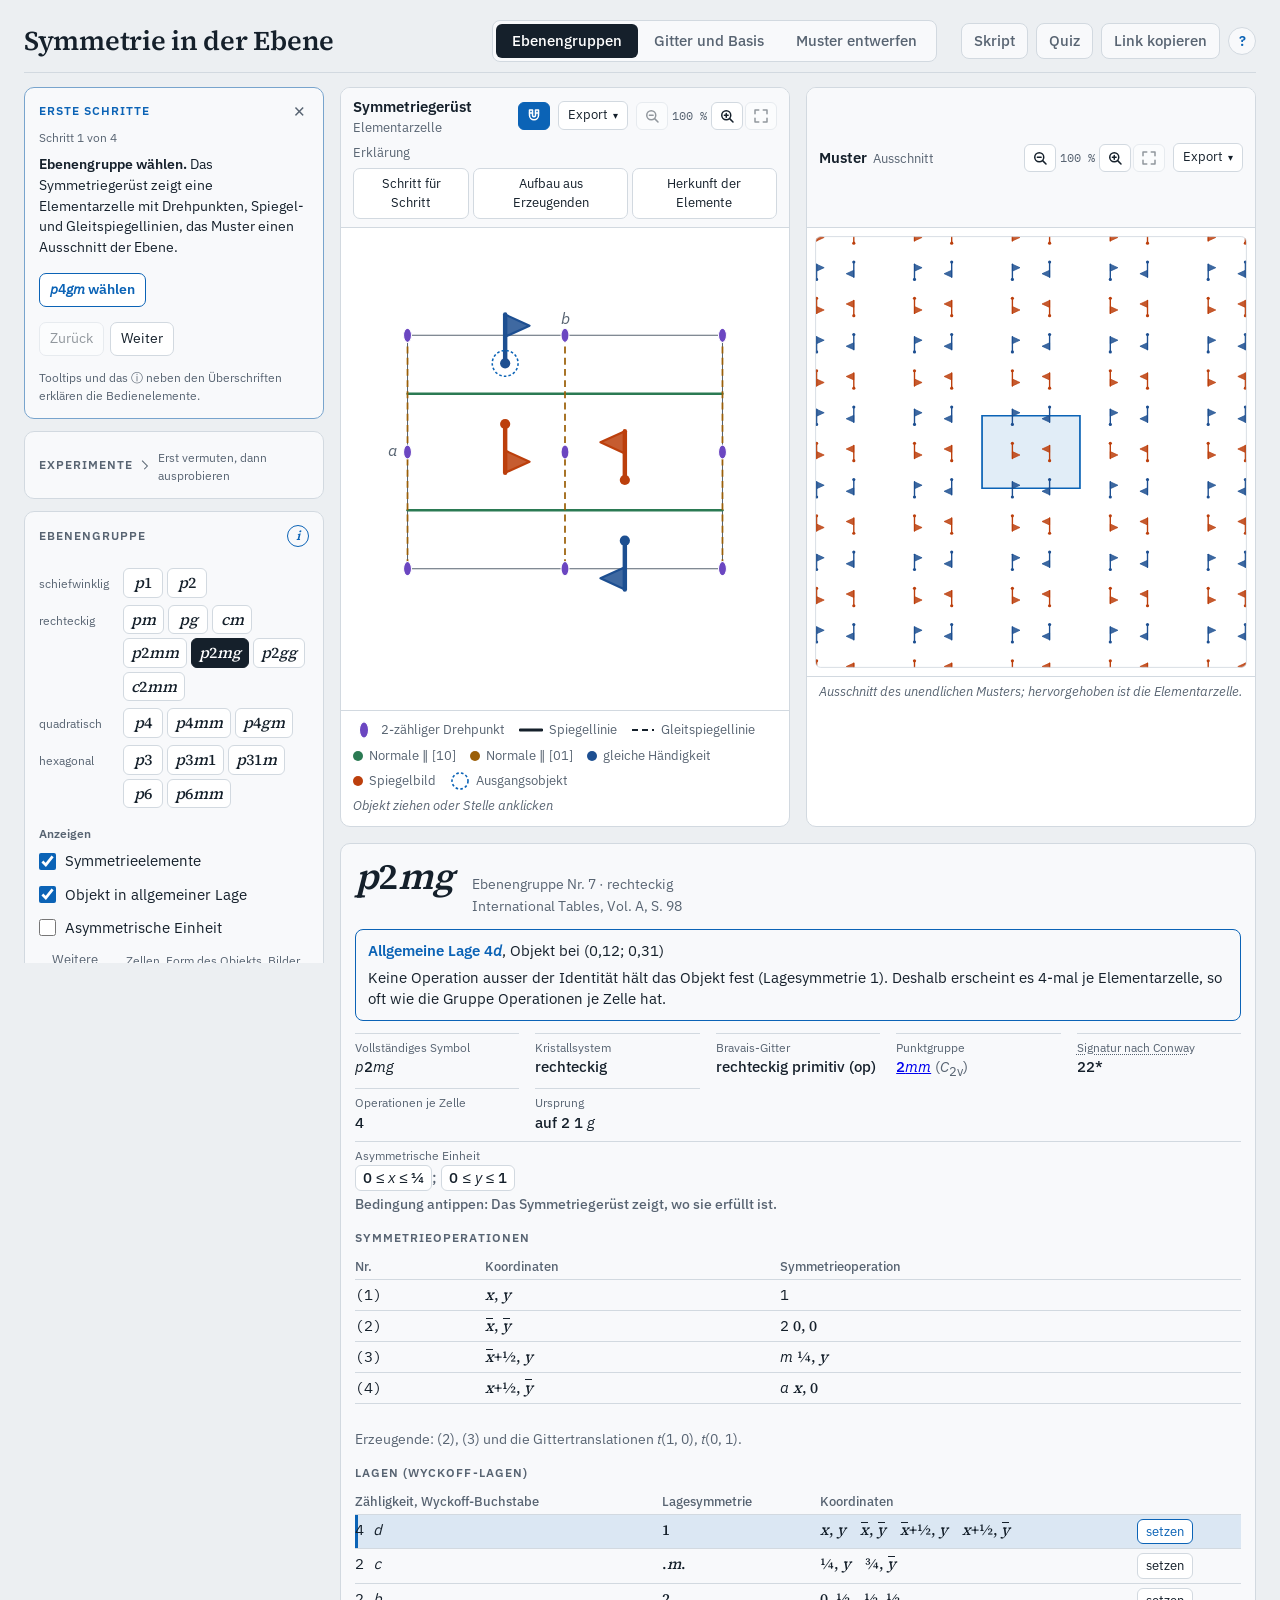
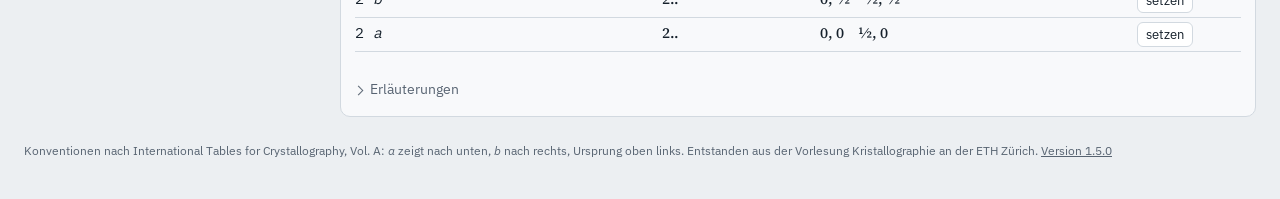
==== commit 176d9b85: "Tafeln auf gleicher Höhe (Subgrid), ohne Hinweis „Füllen und Zoom ruhen“ und „(wie ITA)“ Co-Authored" ====
--- a/index.html
+++ b/index.html
@@ -21,6 +21,18 @@
 #bild-a { touch-action: manipulation; cursor: crosshair; }
 @media (max-width: 719px) {
   .bild { width: min(100%, 38svh); margin-inline: auto; }
+}
+/* Tafeln nebeneinander: beide teilen die Zeilen Kopf, Zeichnung, Leiste bzw. Fusszeile, Legende (Subgrid), damit die
+   Zeichnungen auf gleicher Höhe beginnen, auch wenn der Kopf von Tafel A zweizeilig ist (Thomas, 13.11.2026) */
+@media (min-width: 1000px) {
+  .figs { display: grid; grid-column: 2 / 4; grid-row: 1; grid-template-columns: subgrid; grid-template-rows: repeat(4, auto); }
+  .figs > .panel { grid-row: 1 / span 4; display: grid; grid-template-rows: subgrid; }
+  .figs > .p-a { grid-column: 1; }
+  .figs > .p-b { grid-column: 2; }
+  .figs > .panel > .panel-head { grid-row: 1; }
+  .figs > .panel > .bild { grid-row: 2; }
+  .figs > .panel > .erklleiste, .figs > .panel > .panel-foot { grid-row: 3; align-self: start; }
+  .figs > .panel > .legend { grid-row: 4; }
 }
 .tabs button:disabled { opacity: 0.5; cursor: not-allowed; }
 .lg .sym-icon { flex: none; }
@@ -262,7 +274,7 @@
               <button type="button" data-form="fahne" aria-pressed="true">Fähnchen</button>
               <button type="button" data-form="komma" aria-pressed="false">Kreis mit Komma</button>
             </div>
-            <label class="check" id="row-orbit"><input type="checkbox" id="opt-orbit"><span>Bilder rund um die Zelle (wie ITA)<span class="why"></span></span></label>
+            <label class="check" id="row-orbit"><input type="checkbox" id="opt-orbit"><span>Bilder rund um die Zelle<span class="why"></span></span></label>
           </div>
         </details>
       </section>
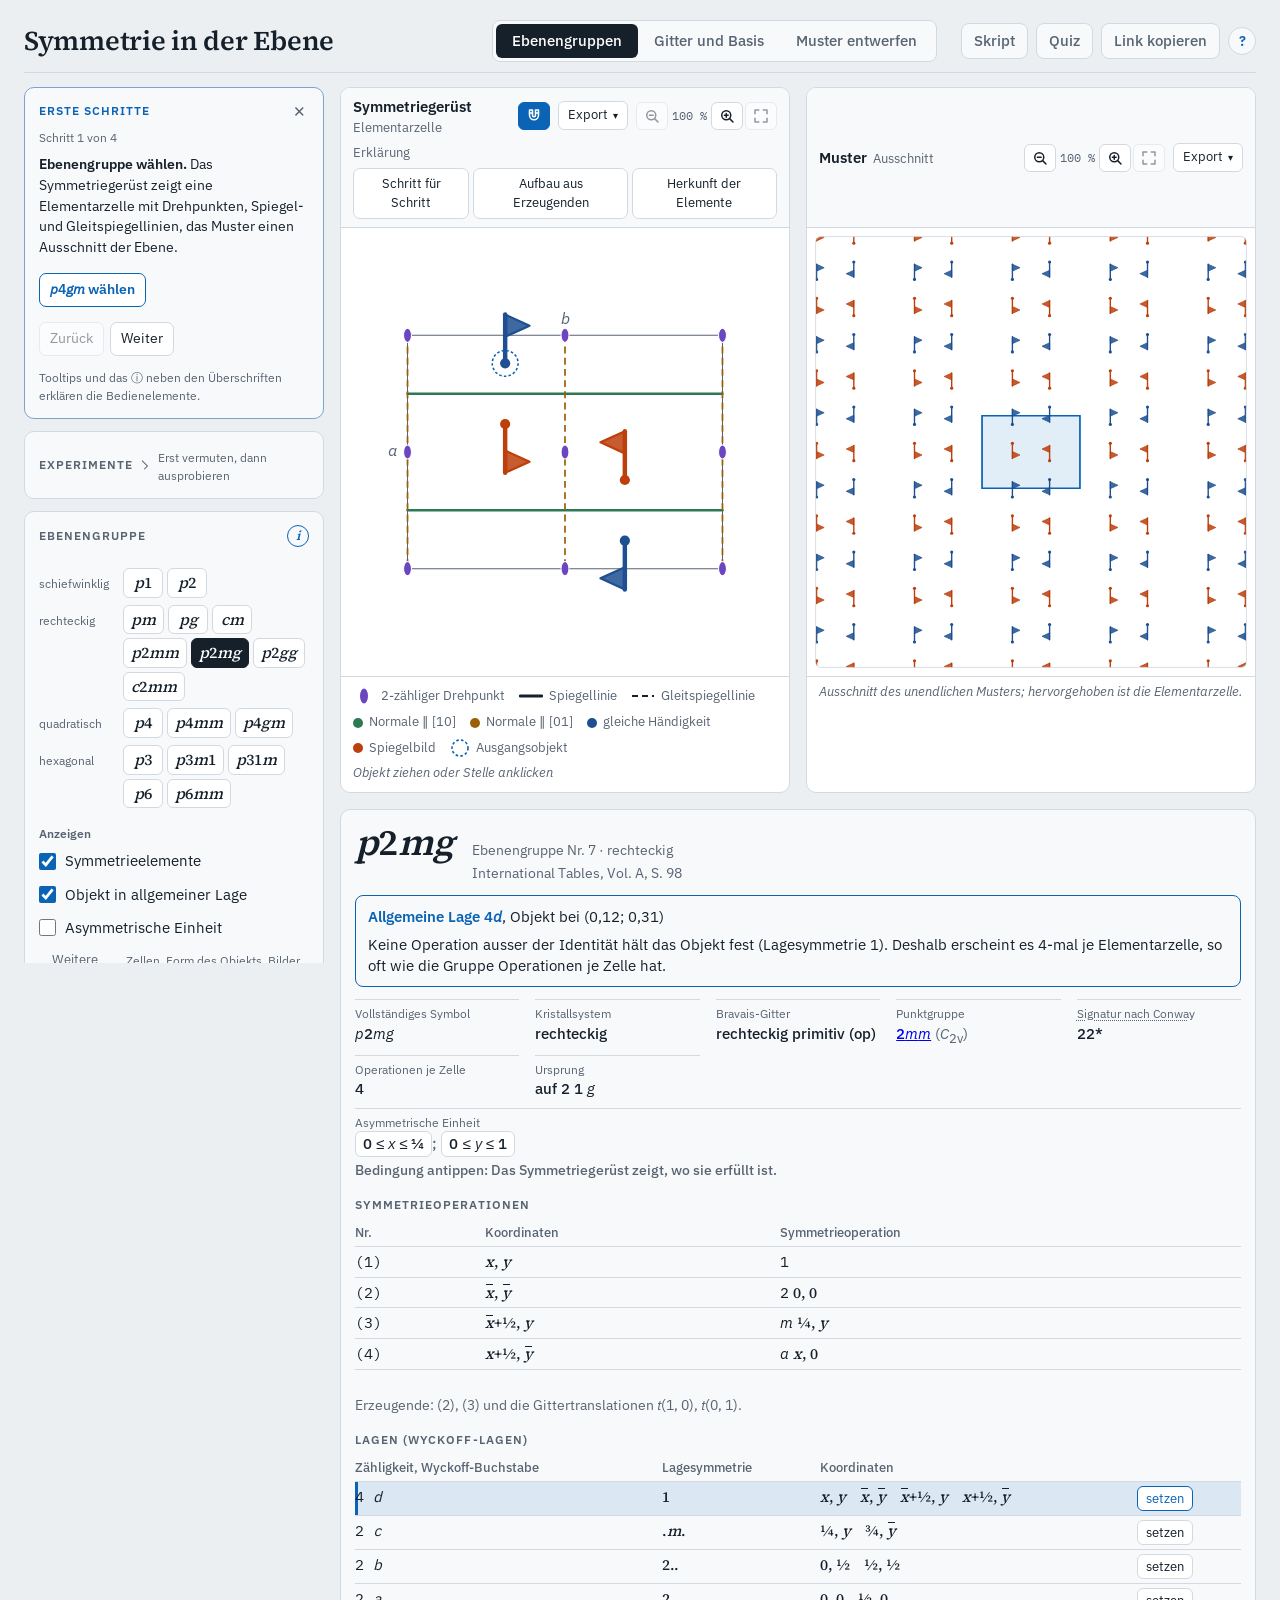
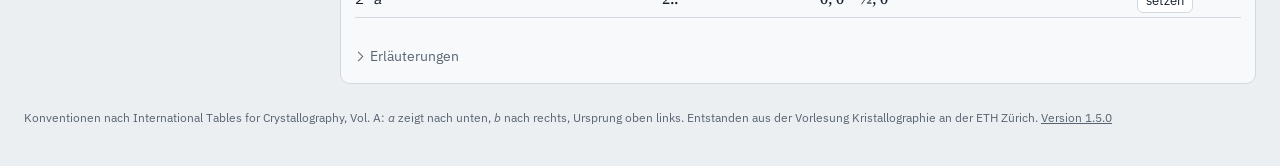
==== commit fb5415d5: "Review: Legende von Tafel A ohne leeren Streifen, ITA einheitlich Co-Authored-By: Claude Opus 5.5 <n" ====
--- a/index.html
+++ b/index.html
@@ -33,6 +33,9 @@
   .figs > .panel > .bild { grid-row: 2; }
   .figs > .panel > .erklleiste, .figs > .panel > .panel-foot { grid-row: 3; align-self: start; }
   .figs > .panel > .legend { grid-row: 4; }
+  /* ohne Erklärleiste reicht die Legende von Tafel A bis unter die Zeichnung (sonst ein leerer Streifen in Höhe der
+     Fusszeile von Tafel B) */
+  .figs > .p-a:not(:has(> .erklleiste:not([hidden]))) > .legend { grid-row: 3 / span 2; }
 }
 .tabs button:disabled { opacity: 0.5; cursor: not-allowed; }
 .lg .sym-icon { flex: none; }
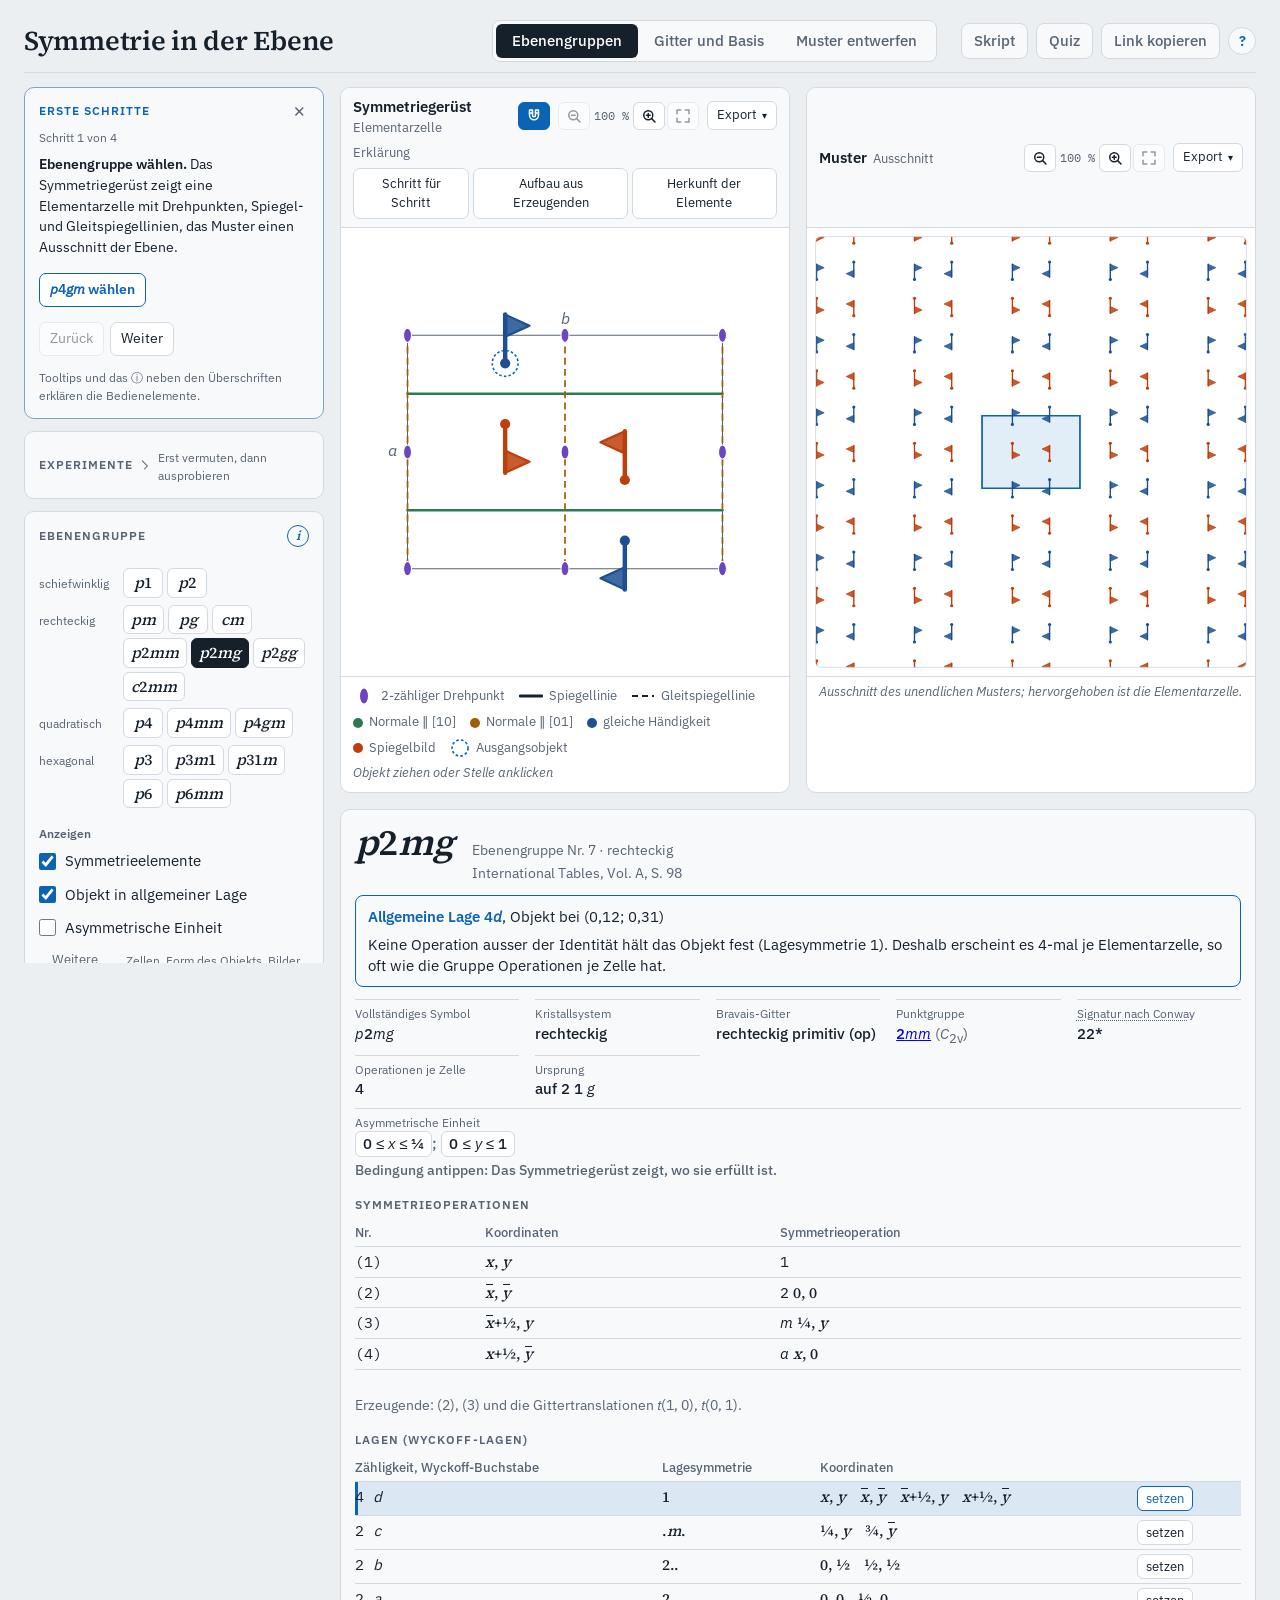
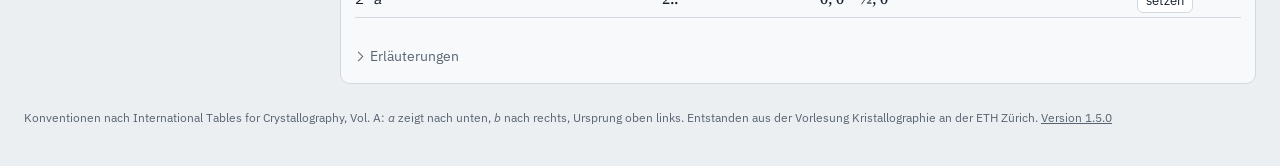
==== commit a4111e3d: "Kopf von Tafel A: Export ganz rechts wie in Tafel B, Zoom davor Co-Authored-By: Claude Opus 5.5 <nor" ====
--- a/index.html
+++ b/index.html
@@ -127,9 +127,10 @@
 #bild-b { touch-action: manipulation; }
 body.leertaste #bild-a { cursor: grab; }
 body.verschiebt #bild-a { cursor: grabbing; }
-/* wird der Kopf zu schmal (iPad, 1024 px), bricht der Zoom vor dem Export um, der Untertitel unter den Titel; der Wert
-   entfällt dort */
-.p-a .panel-head .zoomtools { order: 1; }
+/* Reihenfolge im Kopf wie in Tafel B: Titel, Schalter, Zoom, Export ganz rechts (Thomas, 13.11.2026). Ist der Kopf zu
+   schmal (720–1100 px, Tafeln 320–400 px), bricht der Zoom in eine eigene Zeile, damit der Export oben rechts bleibt (sonst
+   stünde er allein links in der zweiten Zeile); der Untertitel bricht unter den Titel, der Wert des Zooms entfällt */
+@media (max-width: 1100px) and (min-width: 720px) { .p-a .panel-head .zoomtools { order: 1; } }
 .p-a .panel-head .leiste { order: 2; }
 .p-b .panel-head .t { margin-right: auto; flex: 1 1 80px; min-width: 0; }
 @media (max-width: 1100px) and (min-width: 720px) { .zoomwert { display: none; } }
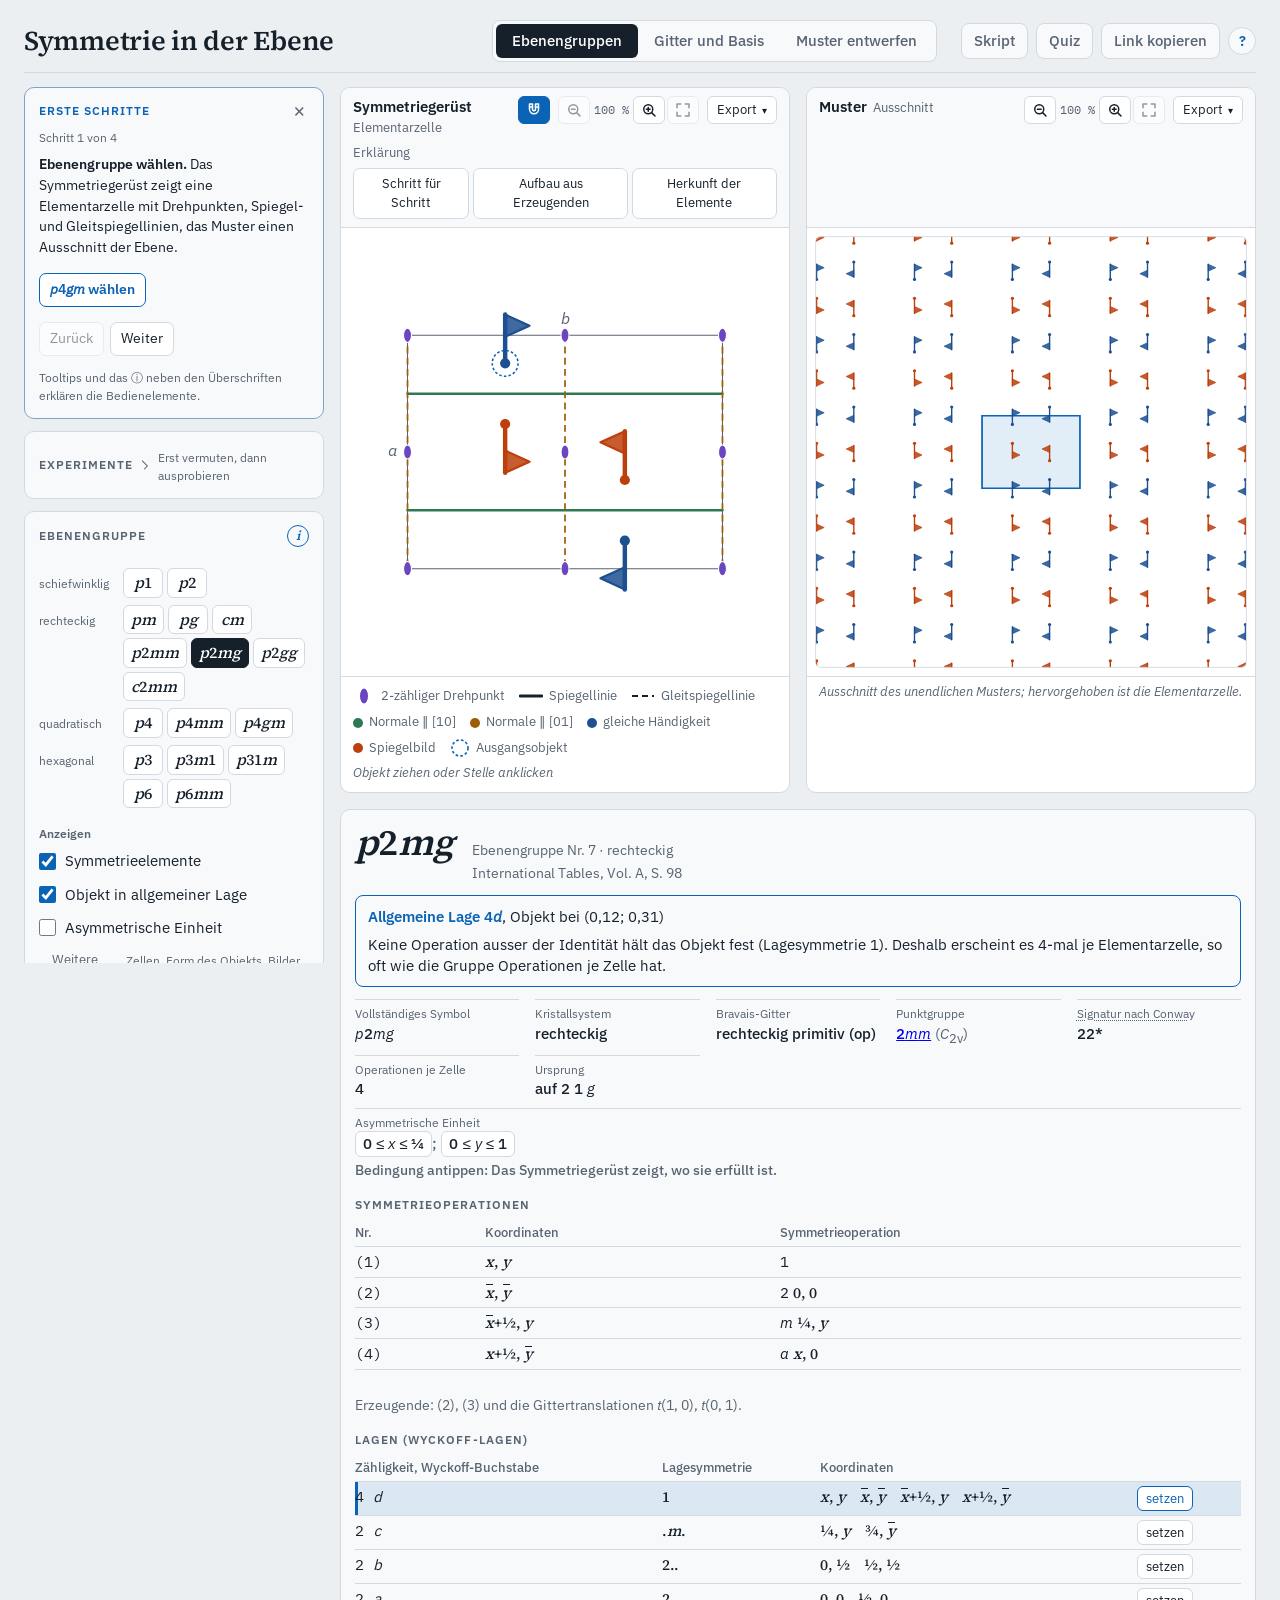
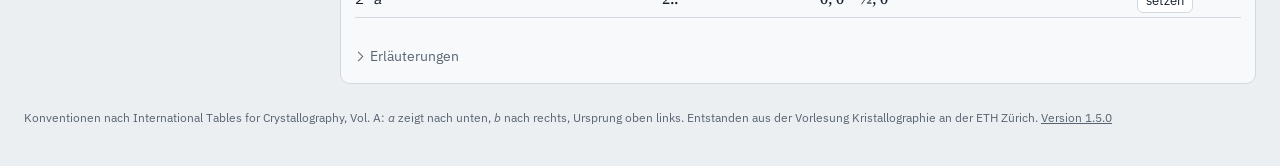
==== commit 9d373d90: "Köpfe beider Tafeln oben ausgerichtet Co-Authored-By: Claude Opus 5.5 <noreply@anthropic.com> Claude" ====
--- a/index.html
+++ b/index.html
@@ -29,7 +29,9 @@
   .figs > .panel { grid-row: 1 / span 4; display: grid; grid-template-rows: subgrid; }
   .figs > .p-a { grid-column: 1; }
   .figs > .p-b { grid-column: 2; }
-  .figs > .panel > .panel-head { grid-row: 1; }
+  /* Kopfzeilen und Knöpfe oben, auch im höheren Kopf und neben einem zweizeiligen Titel, damit sie in beiden Tafeln
+     auf derselben Höhe stehen (Thomas, 13.11.2026) */
+  .figs > .panel > .panel-head { grid-row: 1; align-content: flex-start; align-items: flex-start; }
   .figs > .panel > .bild { grid-row: 2; }
   .figs > .panel > .erklleiste, .figs > .panel > .panel-foot { grid-row: 3; align-self: start; }
   .figs > .panel > .legend { grid-row: 4; }
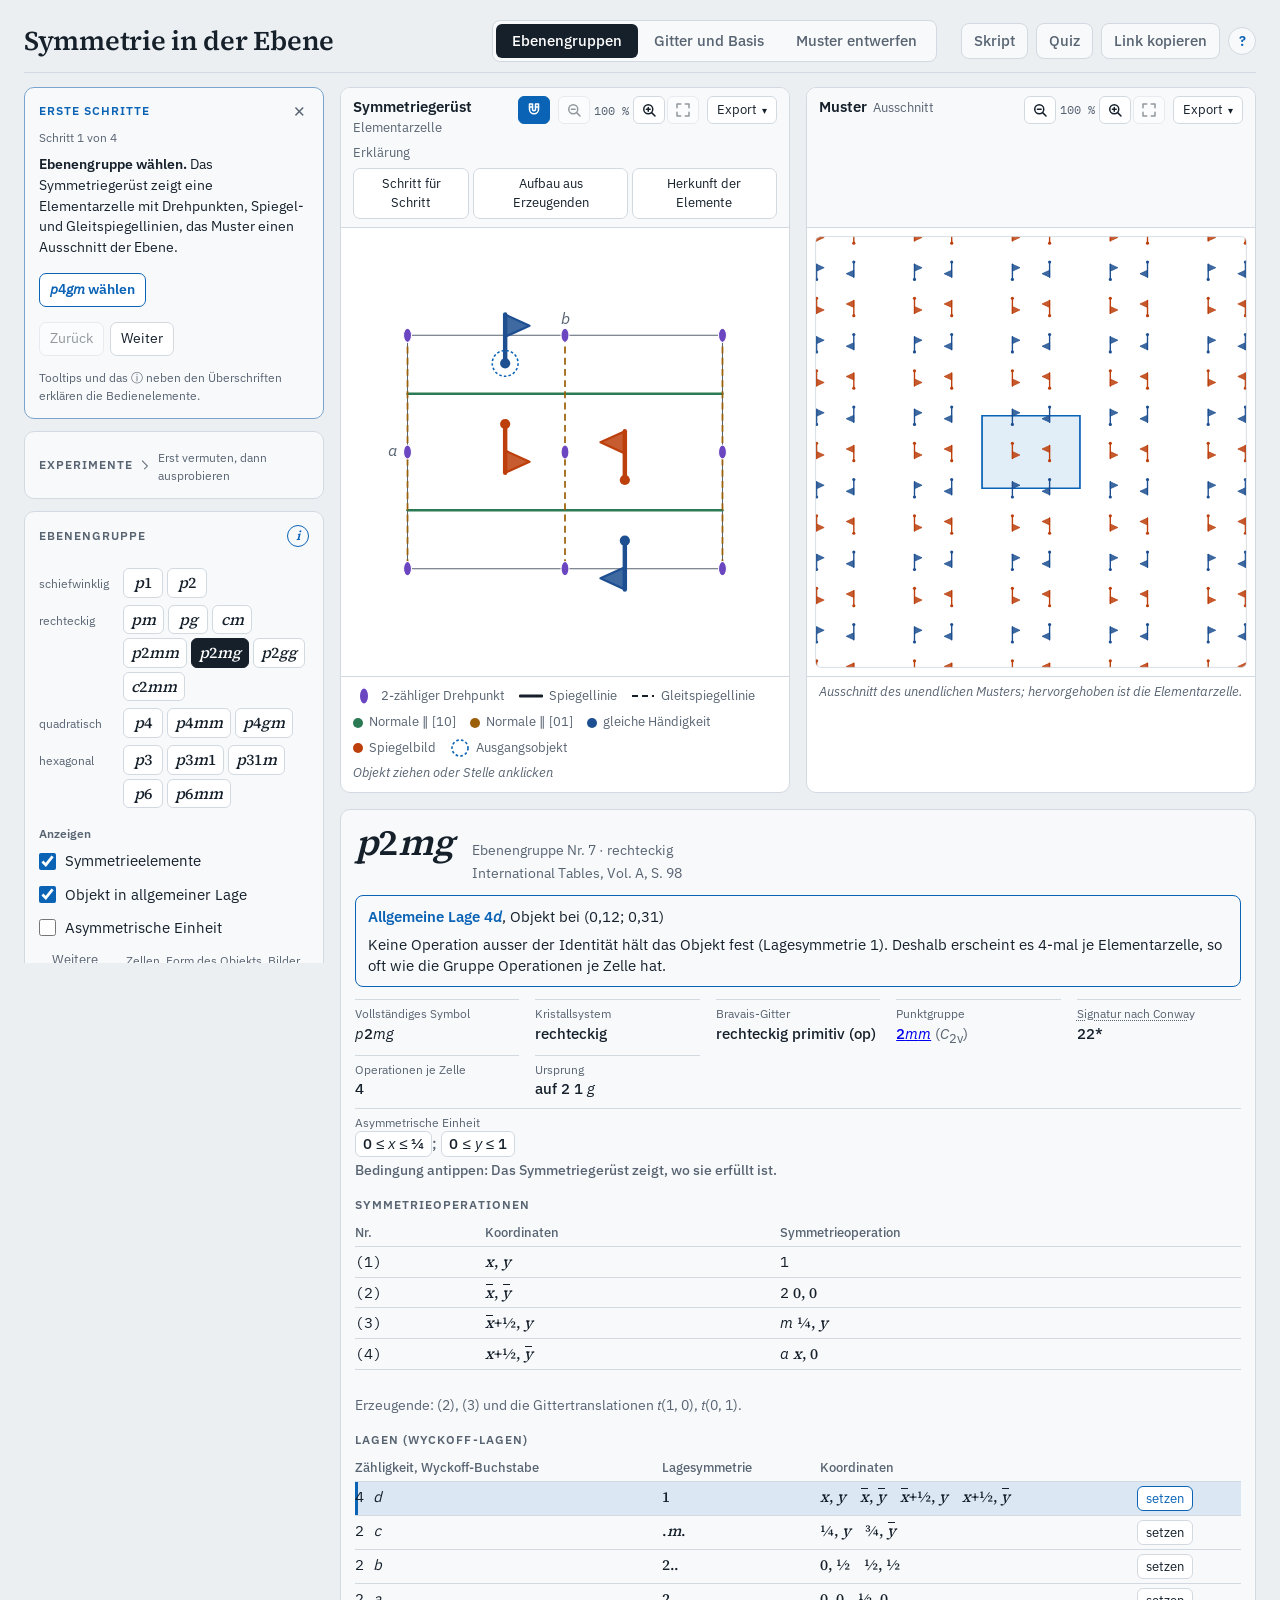
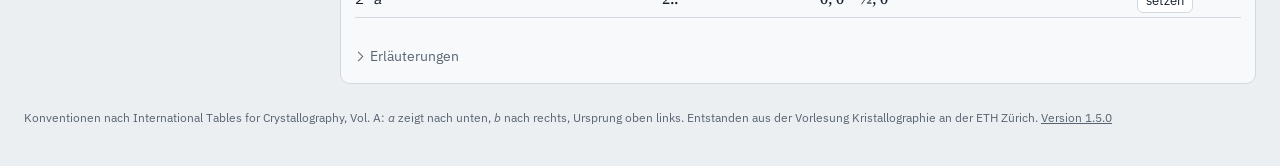
==== commit 6e31fe8d: "Review: Schalter, Zoom und Export als Gruppe statt order (Export nie allein links, Tab-Reihenfolge) " ====
--- a/index.html
+++ b/index.html
@@ -129,10 +129,10 @@
 #bild-b { touch-action: manipulation; }
 body.leertaste #bild-a { cursor: grab; }
 body.verschiebt #bild-a { cursor: grabbing; }
-/* Reihenfolge im Kopf wie in Tafel B: Titel, Schalter, Zoom, Export ganz rechts (Thomas, 13.11.2026). Ist der Kopf zu
-   schmal (720–1100 px, Tafeln 320–400 px), bricht der Zoom in eine eigene Zeile, damit der Export oben rechts bleibt (sonst
-   stünde er allein links in der zweiten Zeile); der Untertitel bricht unter den Titel, der Wert des Zooms entfällt */
-@media (max-width: 1100px) and (min-width: 720px) { .p-a .panel-head .zoomtools { order: 1; } }
+/* Reihenfolge im Kopf wie in Tafel B: Titel, Schalter, Zoom, Export ganz rechts (Thomas, 13.11.2026). Schalter, Zoom und
+   Export bilden eine Gruppe: Ist der Kopf zu schmal, bricht sie als Ganzes um und bleibt rechtsbündig; ohne `order` stimmt
+   die Tab-Reihenfolge mit der Anzeige überein (Leitfaden 5.4) */
+.kopfknoepfe { display: flex; align-items: center; gap: 8px; margin-left: auto; flex-wrap: nowrap; }
 .p-a .panel-head .leiste { order: 2; }
 .p-b .panel-head .t { margin-right: auto; flex: 1 1 80px; min-width: 0; }
 @media (max-width: 1100px) and (min-width: 720px) { .zoomwert { display: none; } }
@@ -341,8 +341,8 @@
       <div class="panel-head">
         <div class="figswitch" role="group" aria-label="Ansicht"><button type="button" data-fig="a" aria-pressed="true"><span class="nur-eg">Symmetriegerüst</span><span class="nur-struktur">Struktur</span><span class="nur-entwurf">Entwurf</span></button><button type="button" data-fig="b" aria-pressed="false">Muster</button></div>
         <span class="t"><span class="nur-eg">Symmetriegerüst</span><span class="nur-struktur">Struktur</span><span class="nur-entwurf">Entwurf</span><small id="sub-a"></small></span>
-        <div class="tools" role="group" aria-label="Schalter"><button type="button" class="sym" id="werkzeug-einrasten" aria-pressed="true" aria-label="Einrasten"><svg viewBox="0 0 24 24" aria-hidden="true"><path d="M6 4h4v7a2 2 0 0 0 4 0V4h4v7a6 6 0 0 1-12 0z"/><path d="M6 8h4M14 8h4"/></svg></button></div><div class="tools zoomtools" role="group" aria-label="Zoom der Zeichnung"><button type="button" class="sym" id="zoom-a-aus" aria-label="Verkleinern"><svg viewBox="0 0 24 24" aria-hidden="true"><circle cx="11" cy="11" r="6"/><path d="M20 20l-4.5-4.5M8.5 11h5"/></svg></button><output class="zoomwert" id="zoom-a-wert">100 %</output><button type="button" class="sym" id="zoom-a-ein" aria-label="Vergrössern"><svg viewBox="0 0 24 24" aria-hidden="true"><circle cx="11" cy="11" r="6"/><path d="M20 20l-4.5-4.5M8.5 11h5M11 8.5v5"/></svg></button><button type="button" class="sym" id="zoom-a-passen" aria-label="Ganze Zeichnung zeigen"><svg viewBox="0 0 24 24" aria-hidden="true"><path d="M4 9V4h5M20 9V4h-5M4 15v5h5M20 15v5h-5"/></svg></button></div>
-        <div class="tools export"><button type="button" class="exportknopf" id="export-a">Export</button></div>
+        <div class="kopfknoepfe"><div class="tools" role="group" aria-label="Schalter"><button type="button" class="sym" id="werkzeug-einrasten" aria-pressed="true" aria-label="Einrasten"><svg viewBox="0 0 24 24" aria-hidden="true"><path d="M6 4h4v7a2 2 0 0 0 4 0V4h4v7a6 6 0 0 1-12 0z"/><path d="M6 8h4M14 8h4"/></svg></button></div><div class="tools zoomtools" role="group" aria-label="Zoom der Zeichnung"><button type="button" class="sym" id="zoom-a-aus" aria-label="Verkleinern"><svg viewBox="0 0 24 24" aria-hidden="true"><circle cx="11" cy="11" r="6"/><path d="M20 20l-4.5-4.5M8.5 11h5"/></svg></button><output class="zoomwert" id="zoom-a-wert">100 %</output><button type="button" class="sym" id="zoom-a-ein" aria-label="Vergrössern"><svg viewBox="0 0 24 24" aria-hidden="true"><circle cx="11" cy="11" r="6"/><path d="M20 20l-4.5-4.5M8.5 11h5M11 8.5v5"/></svg></button><button type="button" class="sym" id="zoom-a-passen" aria-label="Ganze Zeichnung zeigen"><svg viewBox="0 0 24 24" aria-hidden="true"><path d="M4 9V4h5M20 9V4h-5M4 15v5h5M20 15v5h-5"/></svg></button></div>
+        <div class="tools export"><button type="button" class="exportknopf" id="export-a">Export</button></div></div>
         <div class="leiste nur-eg erklwahl" role="group" aria-labelledby="erkl-titel">
           <span class="erkl-titel" id="erkl-titel">Erklärung</span>
           <div class="seg seg-text"><button type="button" id="erkl-schritt" aria-pressed="false">Schritt für Schritt</button><button type="button" id="erkl-aufbau" aria-pressed="false">Aufbau aus Erzeugenden</button><button type="button" id="erkl-herkunft" aria-pressed="false">Herkunft der Elemente</button></div>
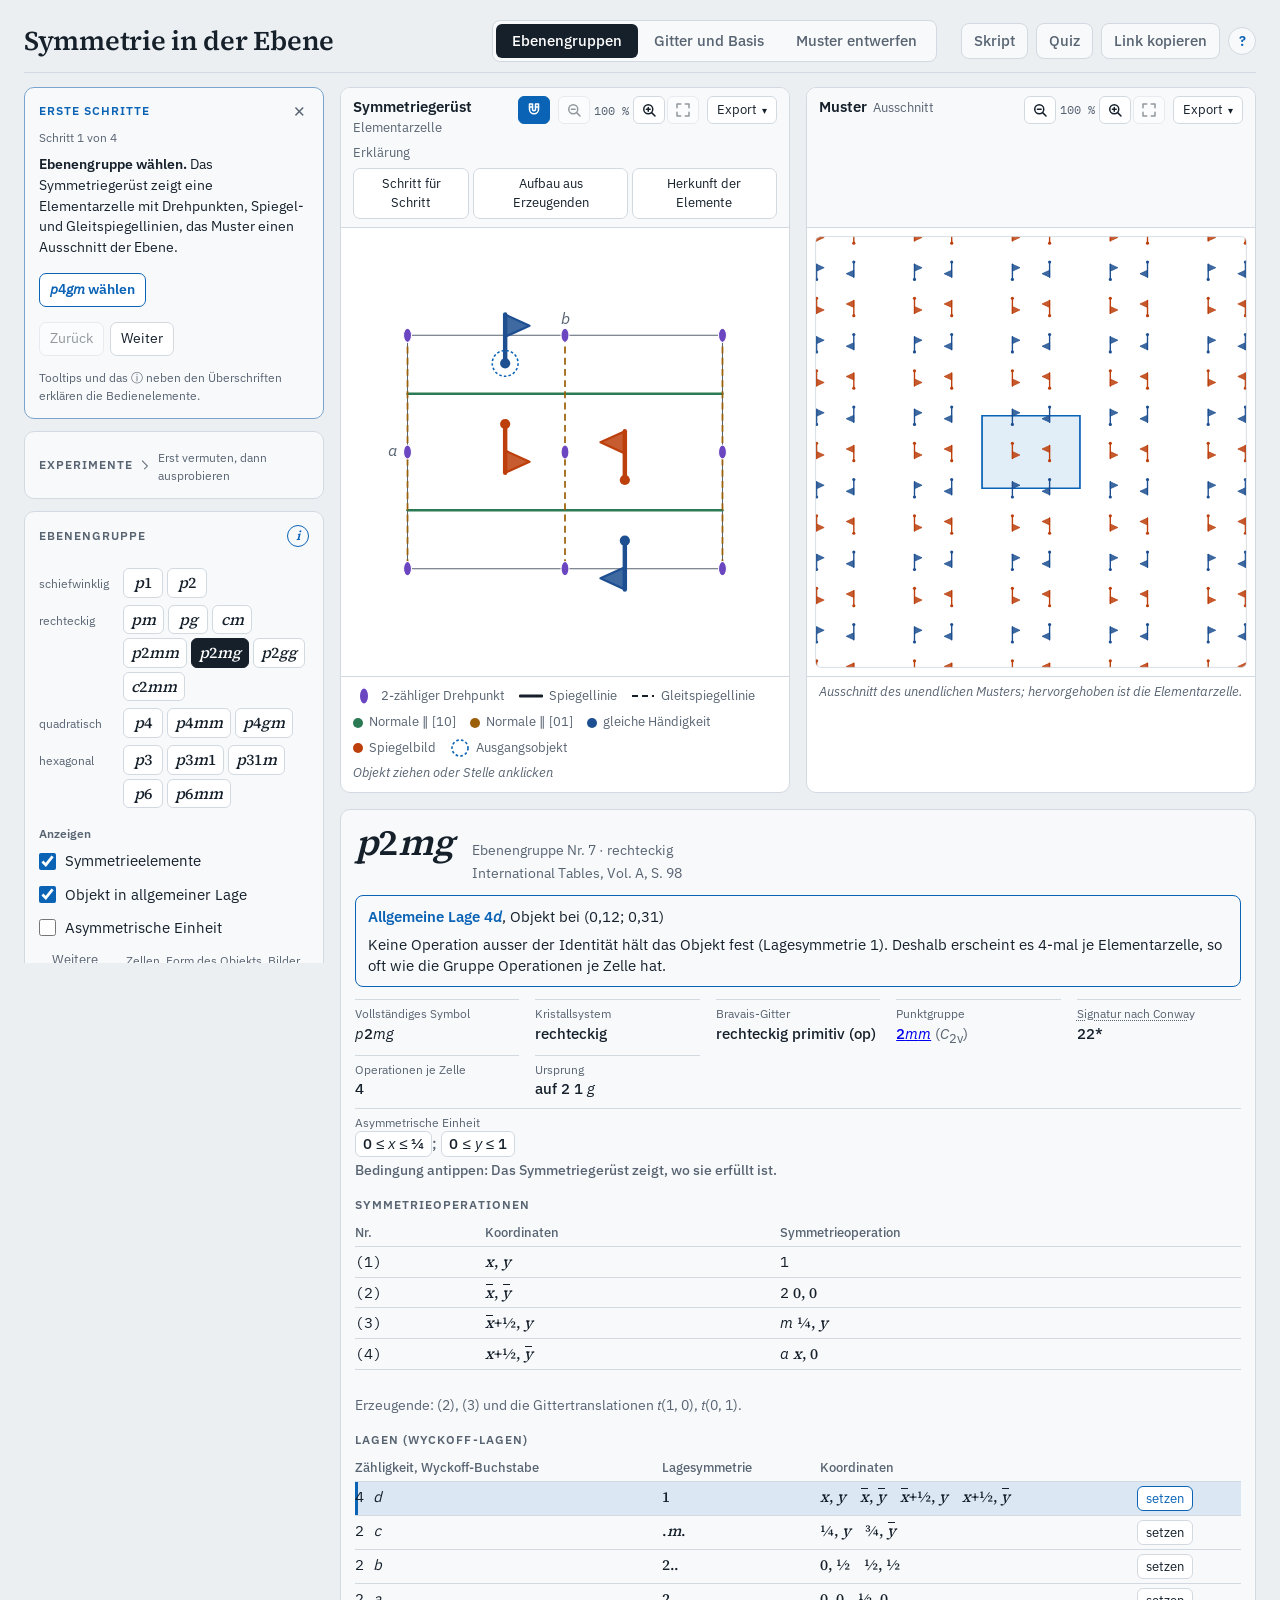
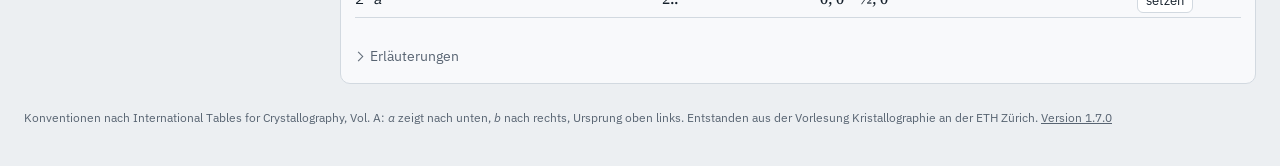
==== commit 598f3579: "Gemeinsame Grundlage auf crystallography-common v0.23.0 (Stand vor dem Tag) Abschnittsnummern im Skr" ====
--- a/index.html
+++ b/index.html
@@ -81,7 +81,7 @@
 .itatab .setzen:hover { border-color: var(--muted); }
 .itatab tr.aktiv .setzen { border-color: var(--accent); color: var(--accent); }
 .itatab .zent td { color: var(--muted); font-size: 0.82rem; padding-top: 8px; }
-@media (pointer: coarse) { .itatab .setzen { min-height: 40px; } }
+.itatab .setzen { min-height: var(--ziel); }
 .tabwrap { overflow-x: auto; }
 body.herkunft #bild-a { cursor: pointer; }
 /* „Herkunft der Elemente“ in den Kenndaten */
@@ -108,7 +108,7 @@
 .phasen button:hover { border-color: var(--muted); }
 .phasen button[aria-pressed="true"] { border-color: var(--accent); color: var(--accent); font-weight: 600; }
 .phasen .linkbtn { margin-left: auto; }
-@media (pointer: coarse) { .phasen button { min-height: 40px; } }
+.phasen button { min-height: var(--ziel); }
 .lagebox { margin: 0 0 12px; padding: 10px 12px; border: 1px solid var(--accent); border-radius: 8px; font-size: 0.92rem; }
 .lagebox strong { color: var(--accent); }
 .lagebox p { margin: 6px 0 0; }
@@ -145,14 +145,13 @@
 .erklwahl .check { min-height: 0; font-size: 0.85rem; }
 .erklleiste { display: flex; align-items: center; gap: 8px; padding: 8px 12px; border-top: 1px solid var(--line); background: var(--surface); font-size: 0.85rem; }
 .erklleiste[hidden] { display: none; }
-.erklleiste button { border: 1px solid var(--line); background: var(--paper); color: var(--ink); border-radius: 6px; padding: 4px 10px; font: inherit; cursor: pointer; min-width: 36px; }
+.erklleiste button { border: 1px solid var(--line); background: var(--paper); color: var(--ink); border-radius: 6px; padding: 4px 10px; font: inherit; cursor: pointer; }
 .erklleiste button:disabled { opacity: 0.45; cursor: not-allowed; }
 .erklleiste .erkl-x { border: 0; background: transparent; color: var(--muted); font-size: 1.1rem; padding: 2px 6px; }
 .erkl-stand { flex: 1; min-width: 0; text-align: center; }
 /* schmale Tafeln (iPad): nur „Schritt n von N“, der Rest steht in den Kenndaten */
 @media (max-width: 1100px) and (min-width: 720px) { .erkl-was { display: none; } }
-@media (pointer: coarse) { .erklleiste button { min-height: 40px; min-width: 40px; } }
-:root[data-zeiger="touch"] .erklleiste button { min-height: 40px; min-width: 40px; }
+.erklleiste button { min-height: var(--ziel); min-width: var(--ziel, 36px); }
 /* Hinweise zum Zustand nur, wenn es einen gibt; Eigenschaften, die das Motiv nicht hat, fehlen (#130) */
 .hintline:empty { display: none; }
 /* Übergang in „Muster entwerfen“ in den Kenndaten, bei der bestimmten Gruppe (#162) */
--- a/lib/common/css/app.css
+++ b/lib/common/css/app.css
@@ -48,7 +48,7 @@
 .sysrow .sys { font-size: 0.74rem; color: var(--muted); padding-top: 7px; overflow-wrap: anywhere; }
 .sysrow .btns { display: flex; flex-wrap: wrap; gap: 4px; }
 .pgb {
-  min-width: 40px; padding: 4px 7px; border: 1px solid var(--line); border-radius: 6px; background: var(--paper);
+  padding: 4px 7px; border: 1px solid var(--line); border-radius: 6px; background: var(--paper);
   cursor: pointer; font-family: var(--font-display); font-size: 0.98rem; line-height: 1.25;
 }
 .pgb:hover { border-color: var(--muted); }
@@ -62,7 +62,7 @@
 .setrow button[data-axis] { font-style: italic; }
 .check.sub { padding-left: 26px; font-size: 0.88rem; }
 .check { display: flex; align-items: center; gap: 9px; cursor: pointer; font-size: 0.92rem; }
-.check input { width: 17px; height: 17px; accent-color: var(--accent); margin: 0; }
+.check input { accent-color: var(--accent); margin: 0; }
 .range { display: grid; grid-template-columns: 1fr auto; gap: 2px 10px; align-items: center; }
 .range label { font-size: 0.82rem; color: var(--muted); }
 .range output { font-family: var(--font-mono); font-size: 0.82rem; font-variant-numeric: tabular-nums; text-align: right; }
@@ -85,7 +85,7 @@
 .sect > summary {
   list-style: none; cursor: pointer; display: flex; align-items: center; justify-content: space-between; gap: 8px;
   font-size: 0.72rem; text-transform: uppercase; letter-spacing: 0.09em; color: var(--muted); font-weight: 600;
-  min-height: 24px;
+  min-height: var(--ziel, 24px);
 }
 .sect > summary::-webkit-details-marker { display: none; }
 .sect > summary::after { content: ''; width: 7px; height: 7px; border-right: 1.5px solid currentColor; border-bottom: 1.5px solid currentColor; transform: rotate(-45deg); transition: transform 0.15s; margin-right: 4px; }
@@ -97,19 +97,27 @@
 .figswitch { border: 1px solid var(--line); border-radius: 8px; padding: 2px; background: var(--paper); }
 .figswitch button { border: 0; background: transparent; padding: 5px 12px; border-radius: 6px; cursor: pointer; font-weight: 500; color: var(--muted); }
 .figswitch button[aria-pressed="true"] { background: var(--ink); color: var(--paper); }
-/* Touch: grössere Ziele (Richtwert 44 pt; hier mindestens 40 px) */
+/* Touch: grössere Ziele (Richtwert 44 pt; hier mindestens 40 px, Leitfaden Abschn. 5.2) nach dem zuletzt benutzten
+   Gerät (data-zeiger an <html>, help.js), vor dem ersten Ereignis nach dem primären Zeigegerät (Media Query); so auch auf
+   einem Laptop mit Touchscreen, der pointer: fine meldet, und umgekehrt mit der Maus (#135). Die Grössen stehen in
+   Variablen, die nur bei Touch einen Wert haben: Ohne Touch ist var(--ziel) ungültig, die Eigenschaft bleibt dann auf
+   ihrem Anfangswert (z. B. min-height: auto); var(--ziel, 28px) nimmt den Wert für die Maus. Achtung: Die ungültige
+   Deklaration ersetzt auch eine frühere Regel für dieselbe Eigenschaft; hat das Element mit der Maus eine eigene Grösse,
+   gehört sie deshalb als Ersatzwert in dieselbe Deklaration. Eine App setzt eigene Touch-Ziele ebenso mit var(--ziel),
+   nicht mit @media (pointer: coarse). */
+:root { --ziel: initial; --ziel-gross: initial; --ziel-kaestchen: initial; --ziel-regler: initial; --ziel-info-rand: initial; }
 @media (pointer: coarse) {
-  .pgb { min-height: 40px; min-width: 44px; }
-  .tools button, .seg button, .linkbtn, .figswitch button, .tabs button { min-height: 40px; }
-  .check { min-height: 40px; }
-  .check input { width: 20px; height: 20px; }
-  select { min-height: 44px; }
-  .sect > summary { min-height: 40px; }
-  .resetbtn { min-height: 40px; }
-  .range input { height: 32px; }
-}
+  :root { --ziel: 40px; --ziel-gross: 44px; --ziel-kaestchen: 20px; --ziel-regler: 32px; --ziel-info-rand: -10px -8px -10px 2px; }
+}
+:root[data-zeiger="touch"] { --ziel: 40px; --ziel-gross: 44px; --ziel-kaestchen: 20px; --ziel-regler: 32px; --ziel-info-rand: -10px -8px -10px 2px; }
+:root[data-zeiger="maus"] { --ziel: initial; --ziel-gross: initial; --ziel-kaestchen: initial; --ziel-regler: initial; --ziel-info-rand: initial; }
+.pgb { min-height: var(--ziel); min-width: var(--ziel-gross, 40px); }
+.tools button, .seg button, .linkbtn, .figswitch button, .tabs button, .check, .resetbtn, .ablauf-vermutung button { min-height: var(--ziel); }
+.check input { width: var(--ziel-kaestchen, 17px); height: var(--ziel-kaestchen, 17px); }
+select { min-height: var(--ziel-gross); }
+.range input { height: var(--ziel-regler); }
 /* Weitere Optionen und Erläuterungen: einklappbar */
-.subsect > summary { list-style: none; cursor: pointer; display: inline-flex; align-items: center; gap: 6px; font-size: 0.82rem; color: var(--muted); min-height: 24px; }
+.subsect > summary { list-style: none; cursor: pointer; display: inline-flex; align-items: center; gap: 6px; font-size: 0.82rem; color: var(--muted); min-height: var(--ziel, 24px); }
 .subsect > summary::-webkit-details-marker, .explain > summary::-webkit-details-marker { display: none; }
 .subsect > summary::before, .explain > summary::before {
   content: ''; width: 6px; height: 6px; border-right: 1.5px solid currentColor; border-bottom: 1.5px solid currentColor;
@@ -119,32 +127,23 @@
 .subsect[open] > summary { margin-bottom: 8px; }
 .subsect > .stack { padding-left: 14px; }
 .explain { margin-top: 14px; }
-.explain > summary { list-style: none; cursor: pointer; display: inline-flex; align-items: center; gap: 6px; color: var(--muted); font-size: 0.85rem; min-height: 24px; }
+.explain > summary { list-style: none; cursor: pointer; display: inline-flex; align-items: center; gap: 6px; color: var(--muted); font-size: 0.85rem; min-height: var(--ziel, 24px); }
 .explain > summary:hover, .subsect > summary:hover { color: var(--ink); }
 .explain > .note:first-of-type { margin-top: 6px; }
-@media (pointer: coarse) {
-  .subsect > summary, .explain > summary { min-height: 40px; }
-}
 /* Erste Schritte */
 .headtools { display: flex; align-items: center; gap: 8px; }
 .helpbtn {
-  align-self: center; width: 28px; height: 28px; border-radius: 50%; border: 1.5px solid var(--line); background: var(--surface);
+  align-self: center; width: var(--ziel, 28px); height: var(--ziel, 28px); border-radius: 50%; border: 1.5px solid var(--line); background: var(--surface);
   color: var(--accent); font: 600 0.9rem/1 var(--font-ui); cursor: pointer; padding: 0;
 }
 .helpbtn:hover, .helpbtn[aria-expanded="true"] { border-color: var(--accent); }
 /* „?“ als Link zur Hilfeseite (Leitfaden Abschn. 5.3) */
 a.helpbtn { display: inline-grid; place-items: center; text-decoration: none; }
-@media (pointer: coarse) {
-  .helpbtn { width: 40px; height: 40px; }
-}
 .intro { border-color: color-mix(in srgb, var(--accent) 45%, var(--line)); }
 .intro-head { display: flex; align-items: center; justify-content: space-between; margin-bottom: 6px; }
 .intro-head h2 { margin: 0; color: var(--accent); }
-.intro-x { border: 0; background: transparent; color: var(--muted); font-size: 1.3rem; line-height: 1; cursor: pointer; width: 32px; height: 32px; margin: -6px -6px -6px 0; border-radius: 6px; }
+.intro-x { border: 0; background: transparent; color: var(--muted); font-size: 1.3rem; line-height: 1; cursor: pointer; width: var(--ziel, 32px); height: var(--ziel, 32px); margin: -6px -6px -6px 0; border-radius: 6px; }
 .intro-x:hover { color: var(--ink); background: var(--paper); }
-@media (pointer: coarse) {
-  .intro-x { width: 40px; height: 40px; }
-}
 .steps { margin: 0; padding-left: 1.3em; display: grid; gap: 10px; font-size: 0.86rem; }
 .steps li::marker { color: var(--accent); font-weight: 600; }
 .steps .linkbtn { display: block; margin-top: 5px; }
@@ -152,7 +151,9 @@
 .intro-foot { margin: 12px 0 0; font-size: 0.78rem; color: var(--muted); }
 /* Geführte Abläufe (js/ablauf.js): Experimente (Abschnitt „Experimente“) und Erste Schritte */
 .ablauf-hinweis { margin: 0 0 8px; font-size: 0.84rem; color: var(--muted); }
-.ablauf-liste { margin: 0; padding-left: 1.9em; display: grid; gap: 8px; font-size: 0.86rem; }
+.ablauf-liste { margin: 0; padding-left: 1.3em; display: grid; gap: 8px; font-size: 0.86rem; }
+/* ab 10 Einträgen (listeHTML in js/ablauf.js): Platz für „10.“ (#123) */
+.ablauf-liste.zweistellig { padding-left: 1.9em; }
 .ablauf-liste li::marker { color: var(--accent); font-weight: 600; }
 .ablauf-liste li.done .linkbtn { border-color: color-mix(in srgb, var(--accent) 45%, var(--line)); }
 /* Gliederung nach Kapiteln ab 6 Experimenten je Modus (#107): Titel der Liste wie .group-title */
@@ -181,9 +182,6 @@
 .ablauf-beobachtung { font-weight: 600; }
 .ablauf-nav { display: flex; flex-wrap: wrap; gap: 6px; margin-top: 10px; }
 .ablauf-nav .linkbtn:disabled { opacity: 0.45; cursor: default; }
-@media (pointer: coarse) {
-  .ablauf-vermutung button { min-height: 40px; }
-}
 /* Hilfen: Tooltip (Laptop), ⓘ-Erklärungen (alle Geräte, #140) */
 .tip {
   position: fixed; z-index: 50; max-width: 320px; padding: 7px 10px; border-radius: 7px; pointer-events: none;
@@ -191,10 +189,11 @@
 }
 .tip[hidden] { display: none; }
 .tip .ov { text-decoration: overline; }
-/* Trefferfläche mit der Maus 28 px (WCAG 2.5.8: 24 px), auf Touch-Geräten 40 px (Leitfaden 5.2); die negativen
+/* Trefferfläche mit der Maus 28 px (WCAG 2.5.8: 24 px), bei Touch 40 px (Leitfaden 5.2, --ziel oben); die negativen
    Ränder halten die Zeile etwa so hoch wie ohne ⓘ (einige px höher) */
 .infobtn {
-  display: inline-grid; place-items: center; flex: none; width: 28px; height: 28px; margin: -4px -3px -4px 1px;
+  display: inline-grid; place-items: center; flex: none; width: var(--ziel, 28px); height: var(--ziel, 28px);
+  margin: var(--ziel-info-rand, -4px -3px -4px 1px);
   padding: 0; border: 0; background: transparent; cursor: pointer; color: var(--accent); vertical-align: middle;
 }
 .infobtn span {
@@ -202,11 +201,6 @@
   font: italic 600 0.82rem/1 var(--font-display); text-transform: none; letter-spacing: 0;
 }
 .infobtn[aria-expanded="true"] span { background: var(--accent); color: var(--paper); border-color: var(--accent); }
-@media (pointer: coarse) { .infobtn { width: 40px; height: 40px; margin: -10px -8px -10px 2px; } }
-/* wie .tools button.sym: nach dem Tippen auch auf einem Laptop, der pointer: fine meldet (data-zeiger, help.js) */
-:root[data-zeiger="touch"] .infobtn { width: 40px; height: 40px; margin: -10px -8px -10px 2px; }
-/* und umgekehrt mit der Maus auf einem Gerät, das pointer: coarse meldet (Laptop mit Touchscreen unter Windows) */
-:root[data-zeiger="maus"] .infobtn { width: 28px; height: 28px; margin: -4px -3px -4px 1px; }
 /* ⓘ fest am letzten Wort des Titels (anheften in help.js): bricht nie allein in eine neue Zeile (#140) */
 .nobr { white-space: nowrap; }
 .card h2 { display: flex; align-items: center; justify-content: space-between; }
@@ -222,6 +216,8 @@
 .helpbox dt { font-weight: 600; margin-top: 6px; }
 .helpbox dt:first-child { margin-top: 0; }
 .helpbox dd { margin: 0; color: var(--muted); }
+/* Verweis auf die Hilfeseite am Ende der Erklärungen (#114) */
+.helpbox p.hilfe-verweis { margin: 8px 0 0; }
 .check:has(input:disabled) { opacity: 0.5; cursor: not-allowed; }
 .check .why:not(:empty) { display: block; font-size: 0.78rem; color: var(--muted); }
 /* Hinweis unter der Überschrift eingeklappter Abschnitte: was man dort findet */
@@ -255,7 +251,7 @@
 .tools button[aria-pressed="true"] { background: var(--accent); border-color: var(--accent); color: var(--paper); }
 .tools button:disabled { opacity: 0.45; cursor: not-allowed; }
 /* Knöpfe als Symbol (Leitfaden Abschn. 5.1): Name im aria-label, Erklärung im Tooltip */
-.tools button.sym { display: inline-grid; place-items: center; min-width: 32px; padding: 4px; }
+.tools button.sym { display: inline-grid; place-items: center; min-width: var(--ziel, 32px); padding: 4px; }
 .tools button.sym svg { display: block; width: 18px; height: 18px; }
 /* Export als ein Knopf mit Menü (exportMenue, js/seite.js; Leitfaden Abschn. 4 und 5.1) */
 .tools.export { position: relative; }
@@ -268,17 +264,10 @@
 .exportmenue.links { right: auto; left: 0; }
 .tools .exportmenue button {
   border: 0; border-radius: 5px; background: transparent; color: var(--ink); text-align: left; white-space: nowrap;
-  padding: 6px 10px; font-size: 0.85rem; min-height: 32px;
+  padding: 6px 10px; font-size: 0.85rem; min-height: var(--ziel, 32px);
 }
 .tools .exportmenue button:hover, .tools .exportmenue button:focus-visible { background: var(--surface); }
 .tools .exportmenue button:focus-visible { outline: 2px solid var(--accent); outline-offset: -2px; }
-@media (pointer: coarse) {
-  .tools button.sym { min-width: 40px; }
-  .tools .exportmenue button { min-height: 40px; }
-}
-/* wie die Texte für Touch (#114): auch auf einem Laptop mit Touchscreen, der pointer: fine meldet, nach dem Tippen */
-:root[data-zeiger="touch"] .tools button.sym { min-width: 40px; min-height: 40px; }
-:root[data-zeiger="touch"] .tools .exportmenue button { min-height: 40px; }
 .legend { display: flex; flex-wrap: wrap; gap: 6px 14px; padding: 8px 12px 10px; border-top: 1px solid var(--line); font-size: 0.8rem; color: var(--muted); }
 .lg { display: inline-flex; align-items: center; gap: 6px; }
 .lg .sw { display: inline-block; width: 10px; height: 10px; border-radius: 50%; }
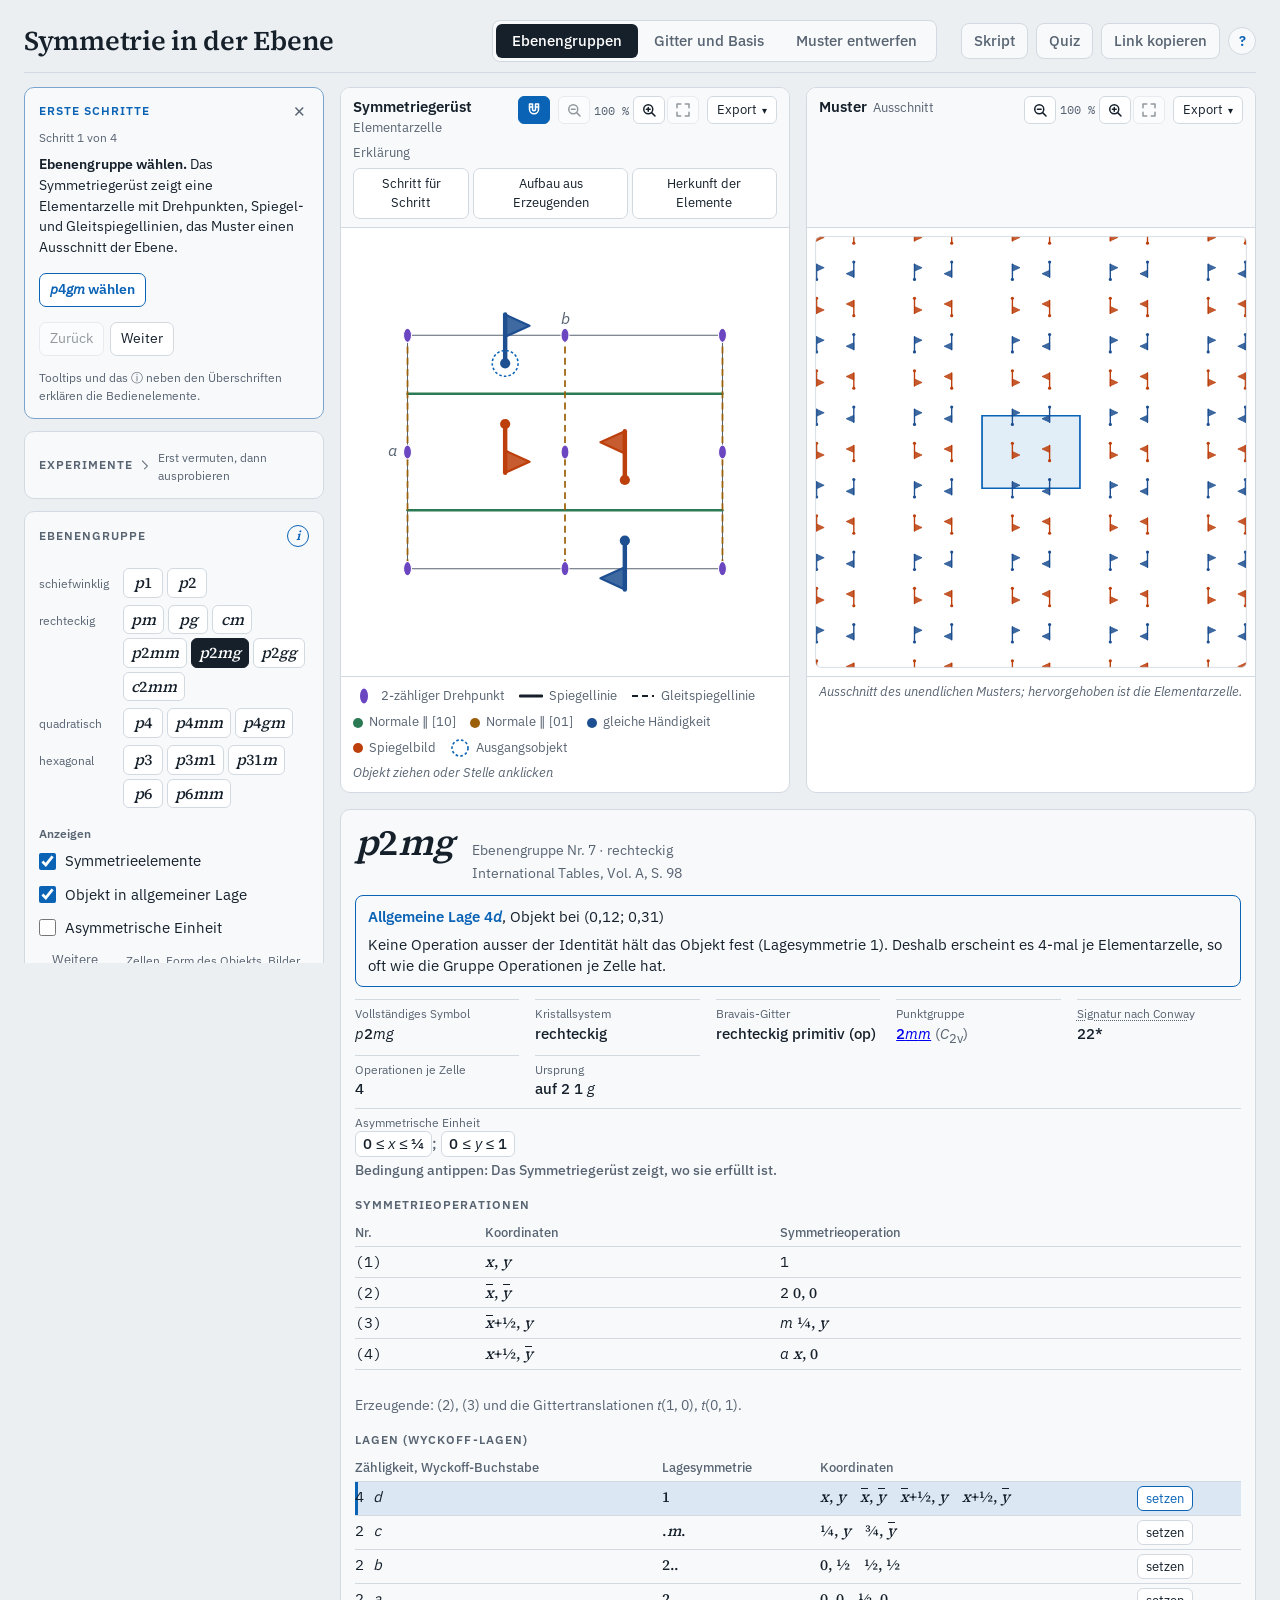
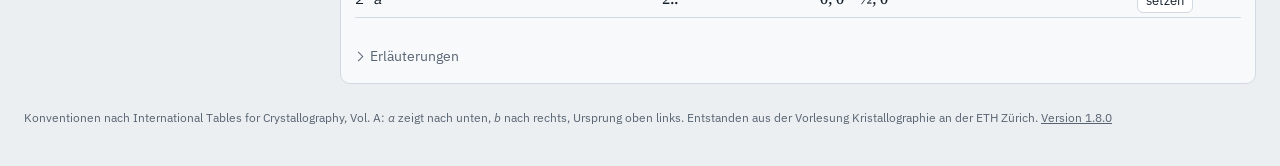
==== commit ed3e089d: "feat: Auffindbarkeit – Titel, Beschreibung, kanonische Adresse, Open Graph, JSON-LD Übernimmt crysta" ====
--- a/index.html
+++ b/index.html
@@ -3,8 +3,44 @@
 <head>
 <meta charset="utf-8">
 <meta name="viewport" content="width=device-width, initial-scale=1, viewport-fit=cover">
-<title>Symmetrie in der Ebene</title>
+<title>Symmetrie in der Ebene – die 17 Ebenengruppen interaktiv</title>
 <meta name="description" content="Symmetrie periodischer Muster in der Ebene: die 17 Ebenengruppen mit Symmetrieelementen, Wyckoff-Lagen und asymmetrischer Einheit.">
+<!-- Auffindbarkeit (Leitfaden Abschn. 9): Titel und Beschreibung stehen gleich in Open Graph und JSON-LD (Test). -->
+<link rel="canonical" href="https://manganite.github.io/plane-groups/">
+<meta property="og:type" content="website">
+<meta property="og:locale" content="de_CH">
+<meta property="og:site_name" content="Symmetrie in der Ebene">
+<meta property="og:title" content="Symmetrie in der Ebene – die 17 Ebenengruppen interaktiv">
+<meta property="og:description" content="Symmetrie periodischer Muster in der Ebene: die 17 Ebenengruppen mit Symmetrieelementen, Wyckoff-Lagen und asymmetrischer Einheit.">
+<meta property="og:url" content="https://manganite.github.io/plane-groups/">
+<meta property="og:image" content="https://manganite.github.io/plane-groups/icons/vorschau.png">
+<script type="application/ld+json">
+{
+  "@context": "https://schema.org",
+  "@type": "LearningResource",
+  "name": "Symmetrie in der Ebene – die 17 Ebenengruppen interaktiv",
+  "description": "Symmetrie periodischer Muster in der Ebene: die 17 Ebenengruppen mit Symmetrieelementen, Wyckoff-Lagen und asymmetrischer Einheit.",
+  "url": "https://manganite.github.io/plane-groups/",
+  "inLanguage": "de",
+  "learningResourceType": "Interaktive Anwendung",
+  "educationalLevel": "Hochschule: Einführung in die Kristallographie",
+  "isAccessibleForFree": true,
+  "license": "https://opensource.org/licenses/MIT",
+  "author": {
+    "@type": "Person",
+    "name": "Thomas Lottermoser",
+    "affiliation": {
+      "@type": "CollegeOrUniversity",
+      "name": "ETH Zürich"
+    }
+  },
+  "isPartOf": {
+    "@type": "WebSite",
+    "name": "Thomas Lottermoser – Web-Apps zu Kristallographie, nichtlinearer Optik und Simulation",
+    "url": "https://manganite.github.io/de/"
+  }
+}
+</script>
 <link rel="icon" href="icons/favicon.ico" sizes="any">
 <link rel="icon" href="icons/favicon.svg" type="image/svg+xml">
 <link rel="apple-touch-icon" href="icons/apple-touch-icon.png">
